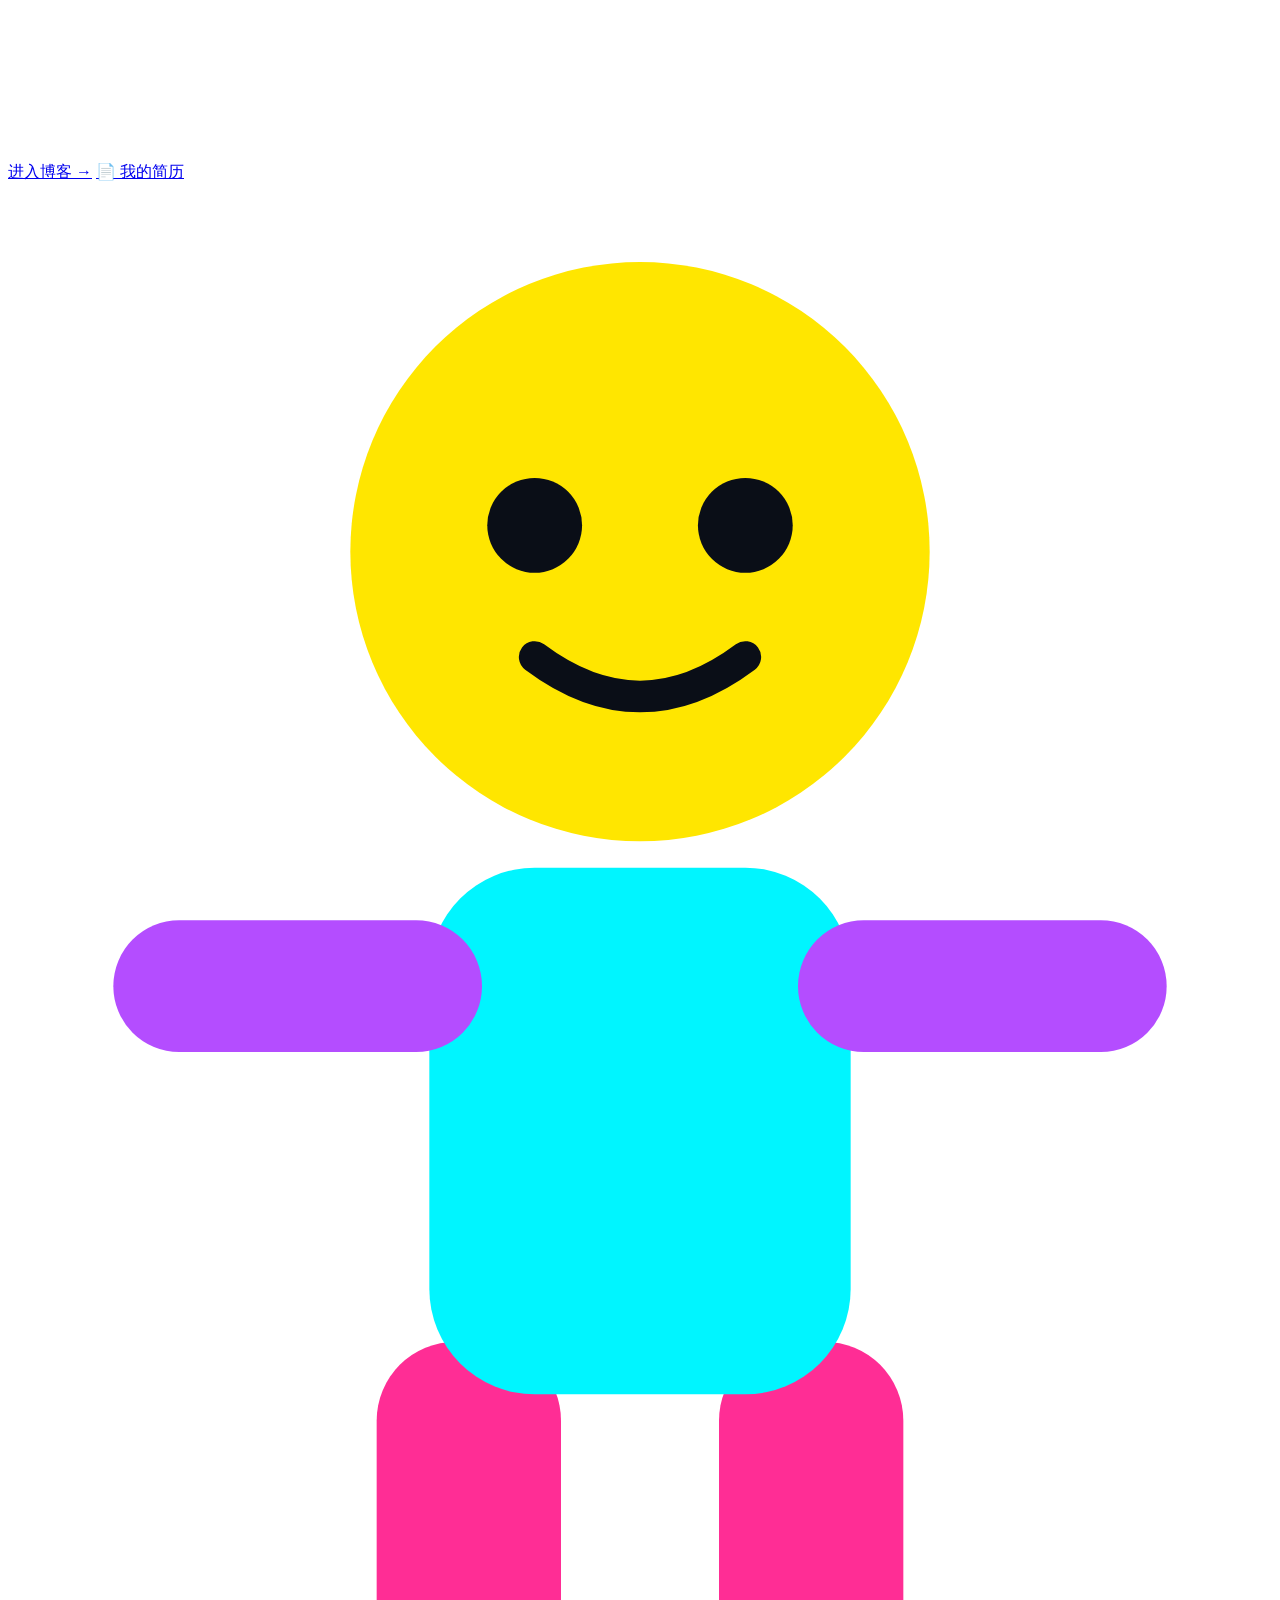
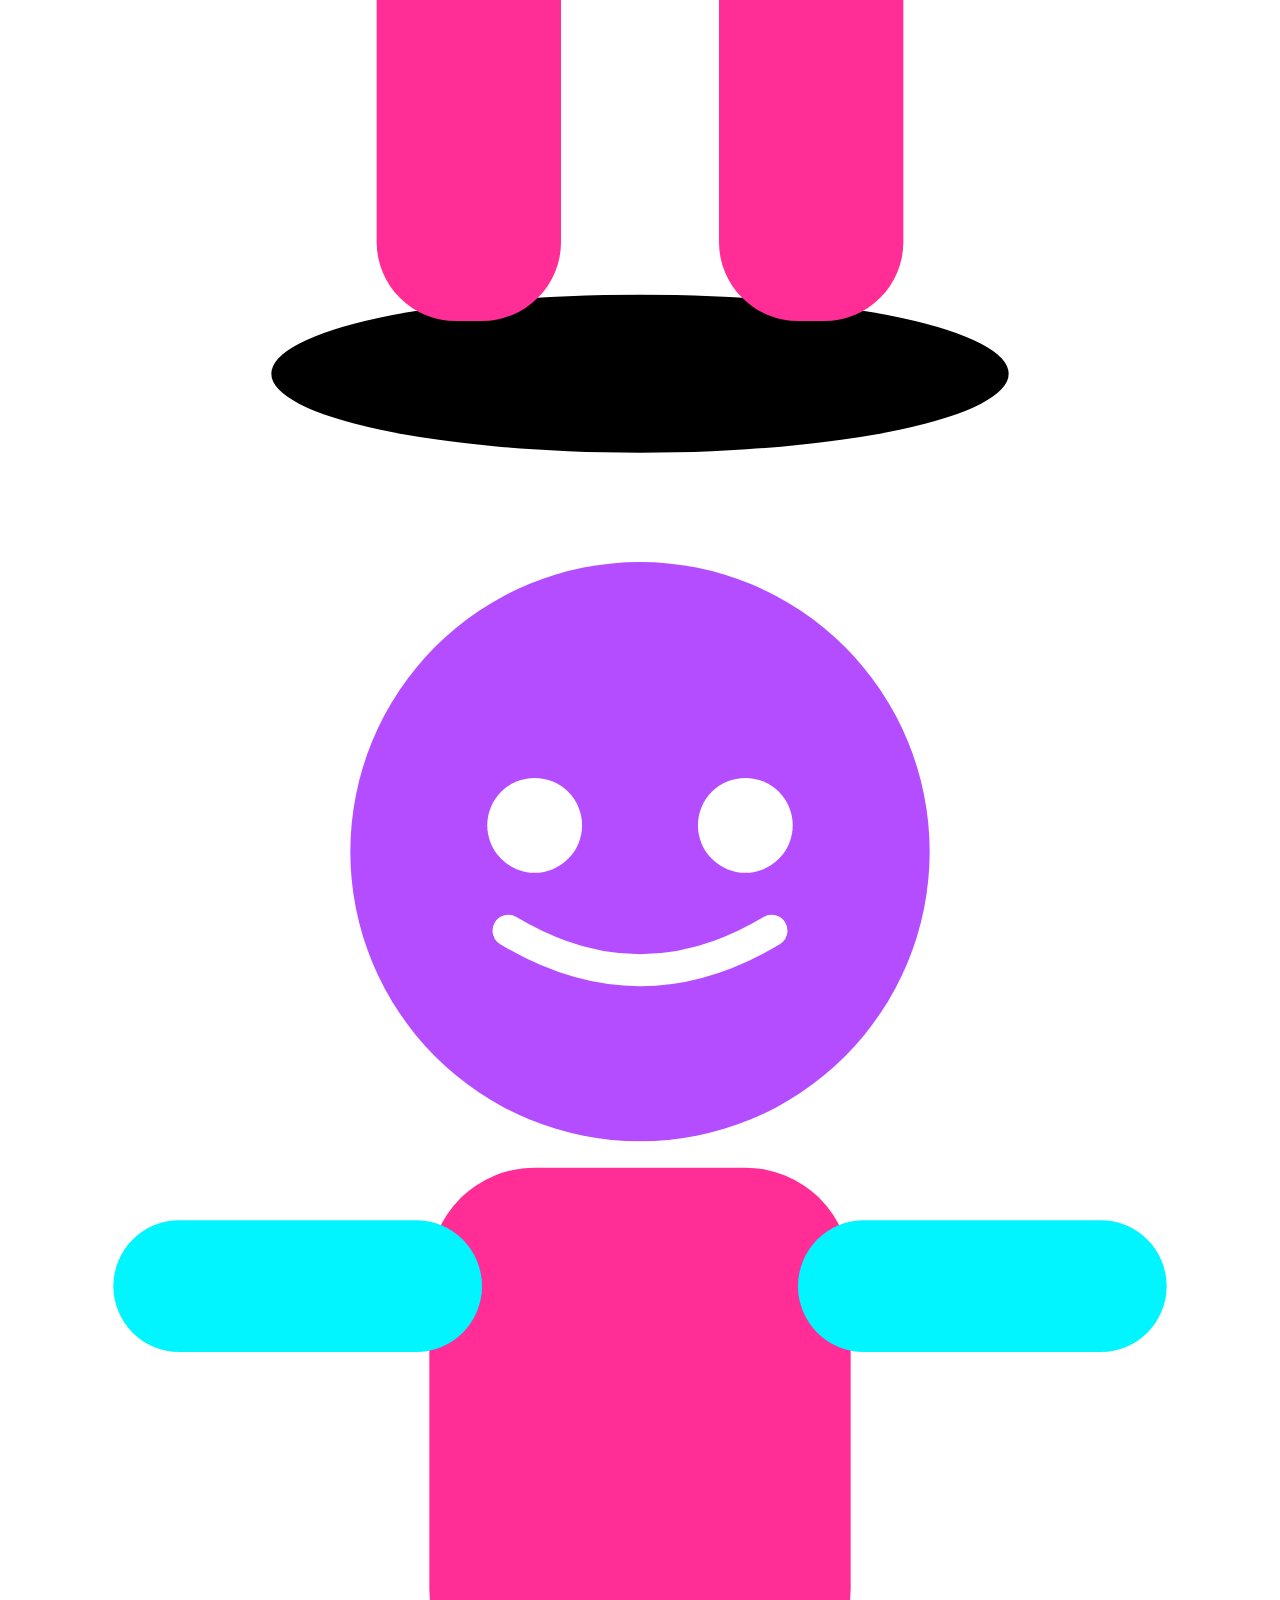
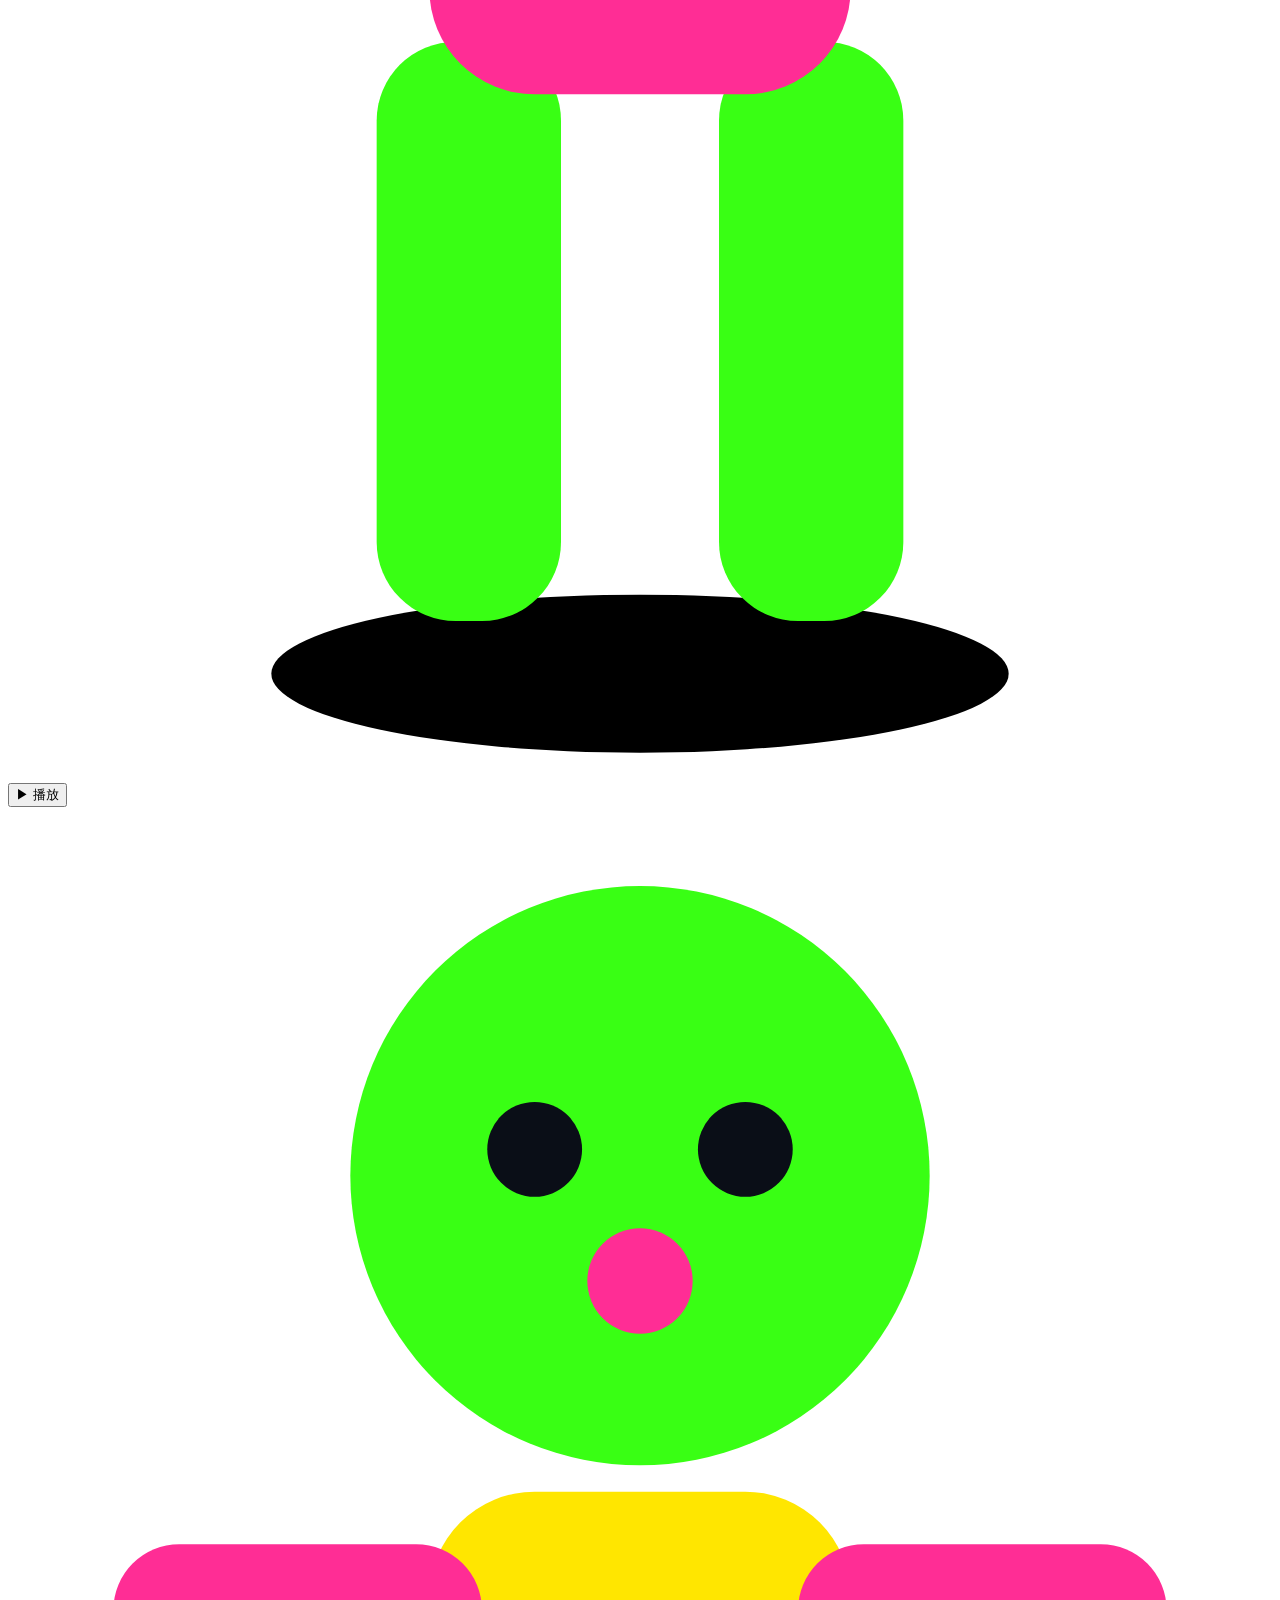
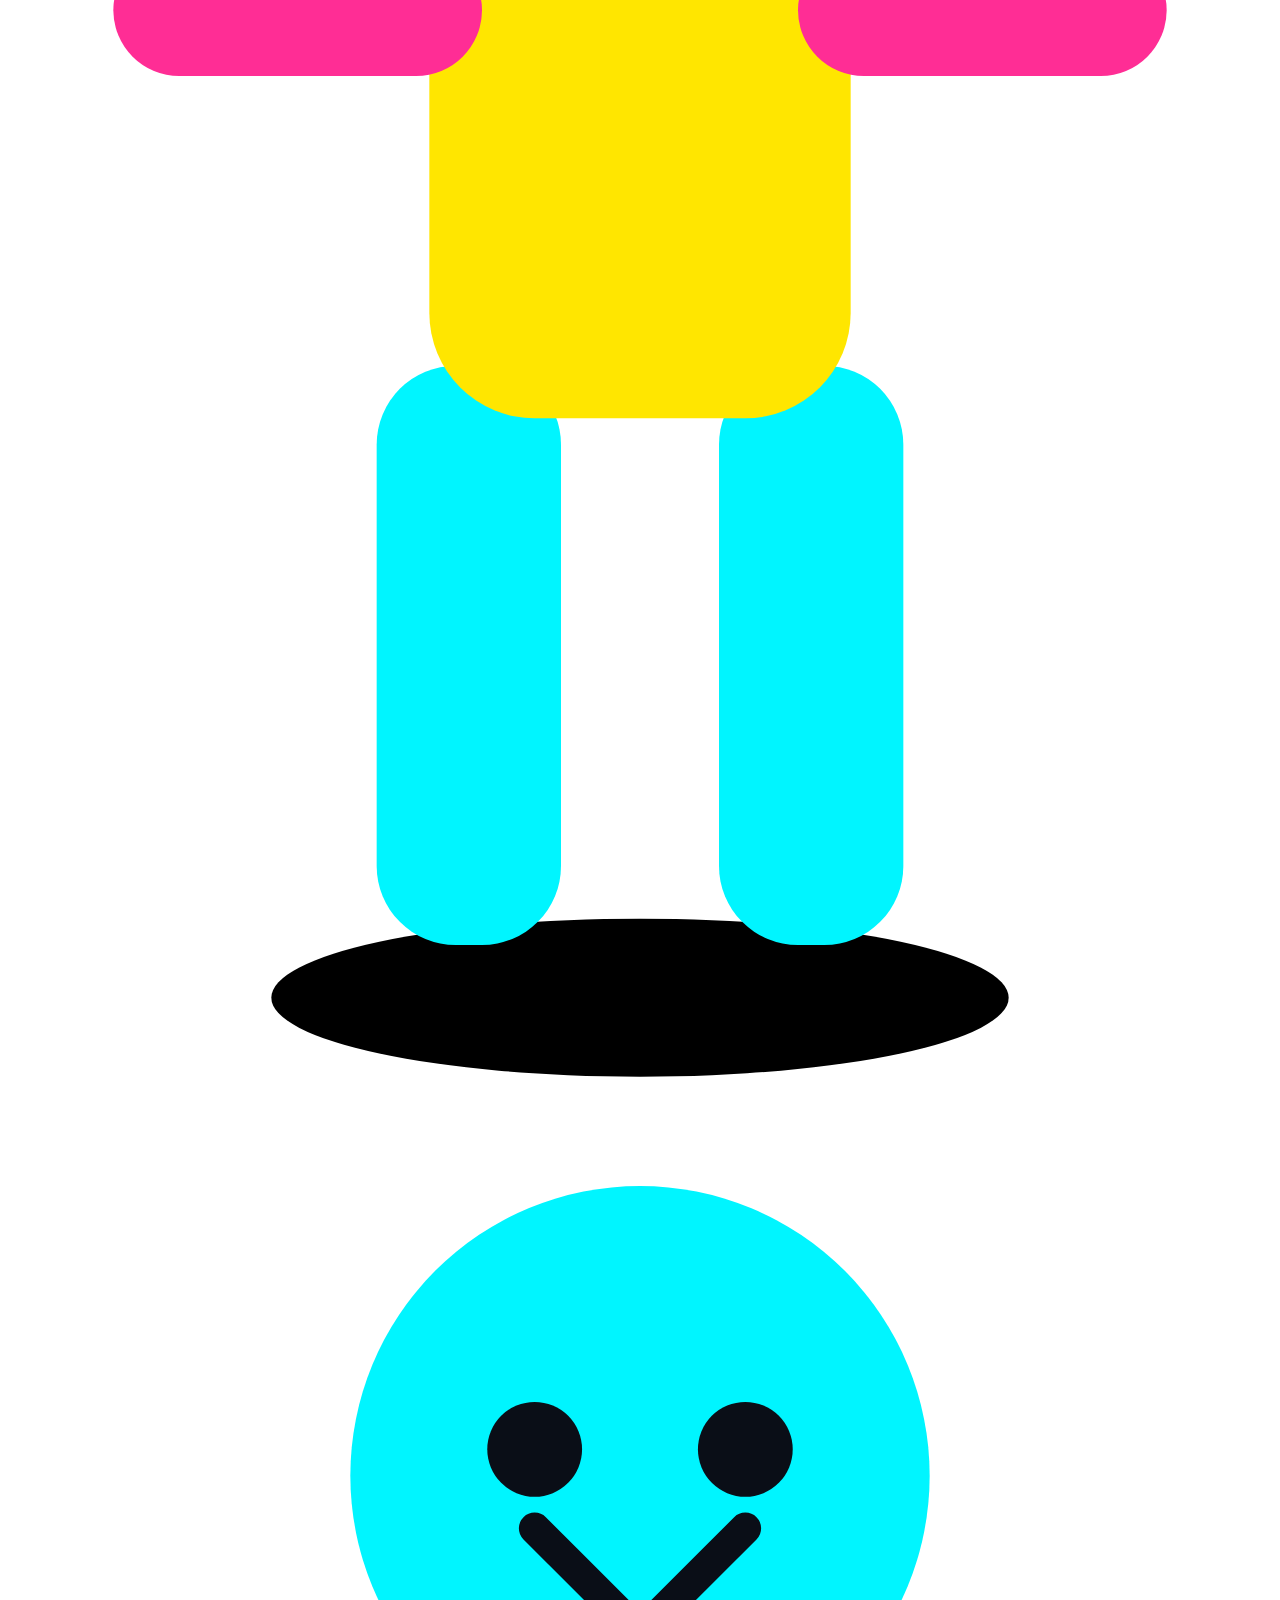
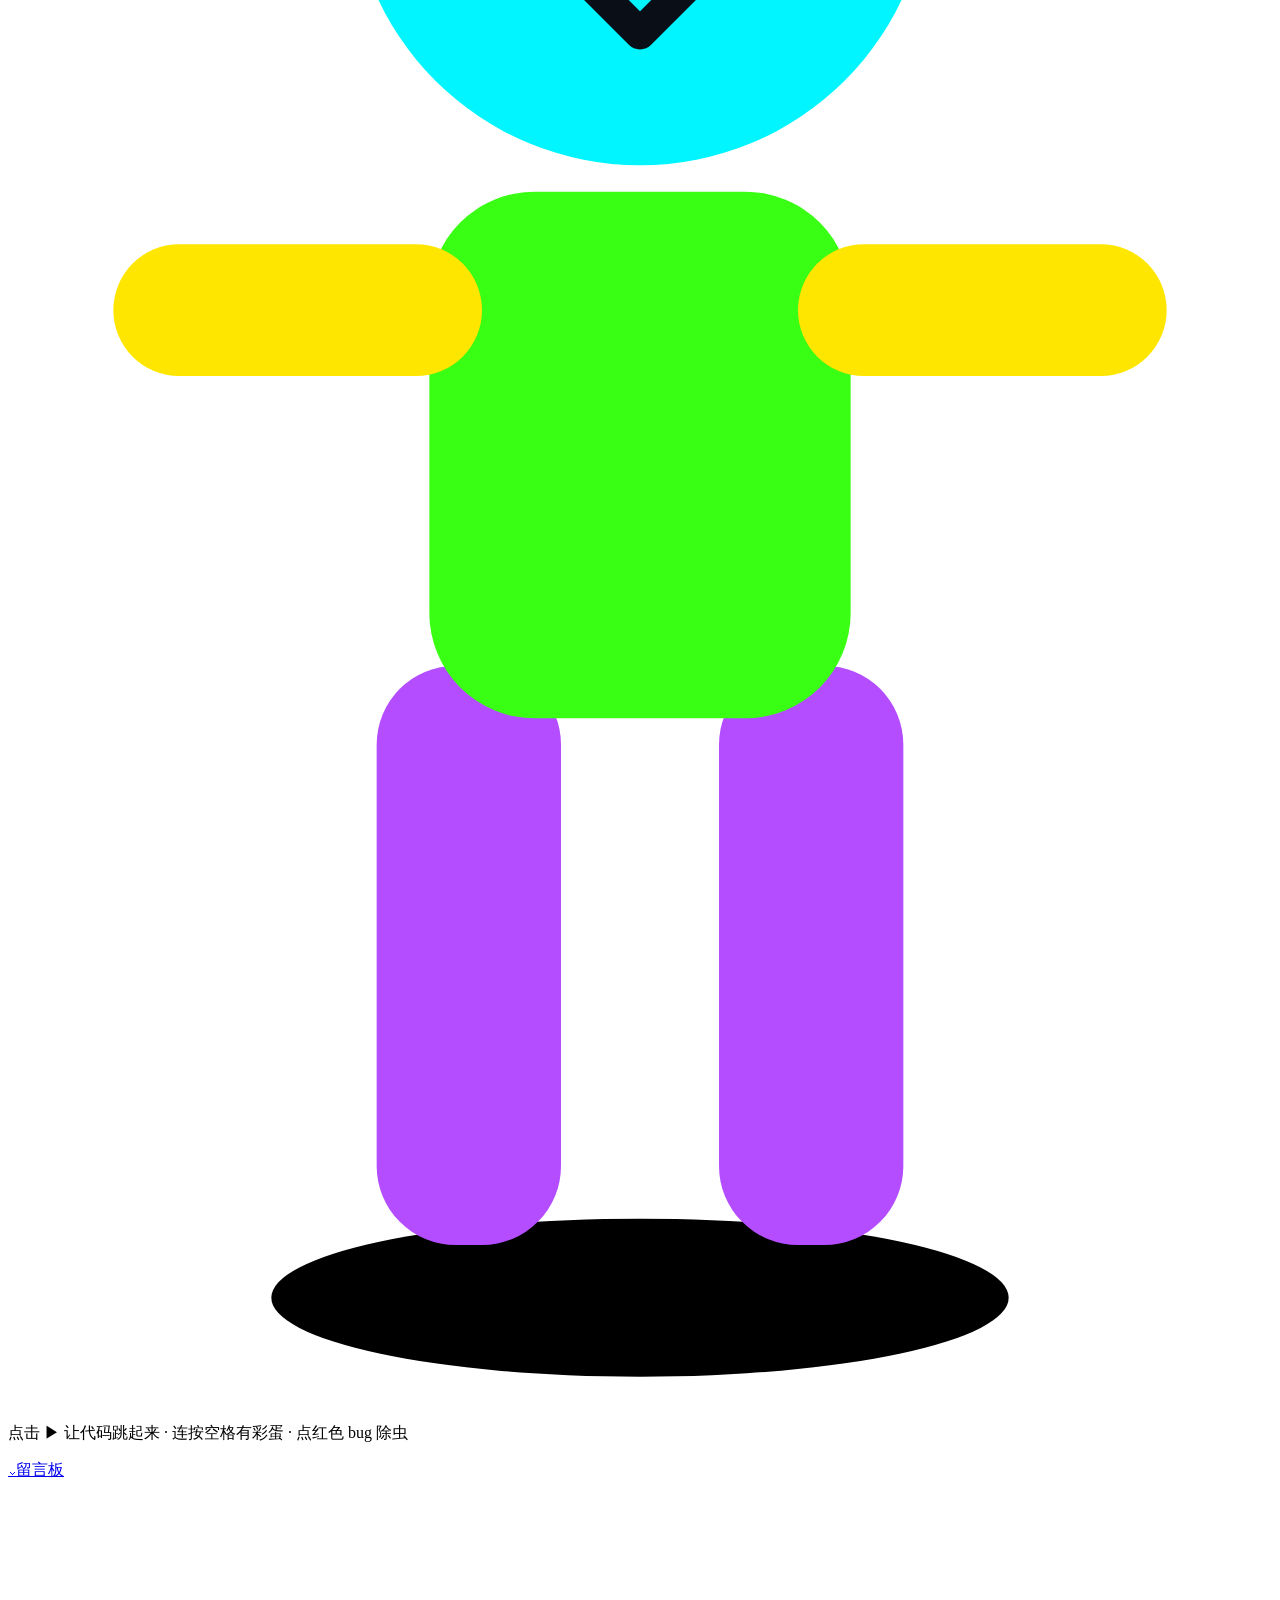
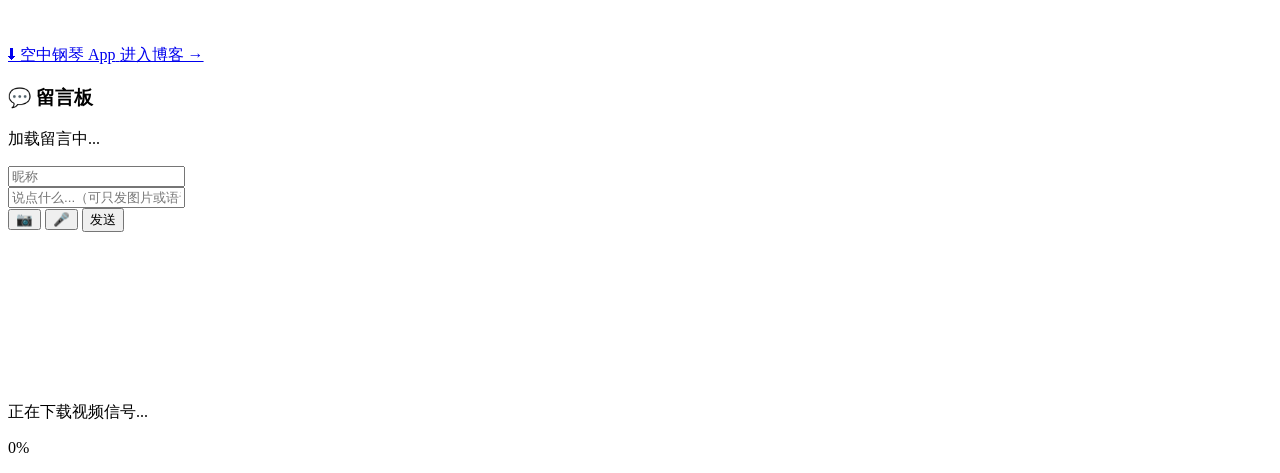
==== src/main/resources/static/index.html @ fb73a64f "style: 首页移除浮动的代码片段牌子（dancers-stage）" ====
<!DOCTYPE html>
<html lang="zh-CN">
<head>
  <meta charset="UTF-8">
  <meta name="viewport" content="width=device-width, initial-scale=1.0">
  <title>同羽 · Blog</title>
  <link rel="preconnect" href="https://fonts.googleapis.com">
  <link rel="preconnect" href="https://fonts.gstatic.com" crossorigin>
  <link href="https://fonts.googleapis.com/css2?family=JetBrains+Mono:wght@400;700;800&display=swap" rel="stylesheet">
  <link rel="stylesheet" href="/css/dance.css?v=18">
  <link rel="stylesheet" href="/css/social.css?v=12">
  <script>window.__BLOG_MEDIA_V='20250617-birds-v1';window.__BLOG_APP_V='1';</script>
</head>
<body class="booting">

  <div id="boot-screen" class="boot-screen">
    <canvas id="boot-clock" class="boot-clock" aria-hidden="true"></canvas>
  </div>

  <div id="party-layer" aria-hidden="true"></div>

  <div id="screen-stage" class="screen screen-stage">
    <div class="stage">
      <div class="title-block">
        <a href="/blog" class="enter-blog-btn">进入博客 →</a>
        <a href="/resume" class="enter-blog-btn resume-btn">📄 我的简历</a>
      </div>
    </div>

    <div class="music-controls" id="music-controls">
      <div class="paper-dancers paper-left" aria-hidden="true">
        <div class="paper-person pp-1">
          <svg viewBox="0 0 48 72" class="paper-svg">
            <ellipse class="pp-shadow" cx="24" cy="68" rx="14" ry="3"/>
            <g class="pp-leg-l"><rect x="14" y="44" width="7" height="22" rx="3" fill="#ff2d95"/></g>
            <g class="pp-leg-r"><rect x="27" y="44" width="7" height="22" rx="3" fill="#ff2d95"/></g>
            <rect class="pp-torso" x="16" y="26" width="16" height="20" rx="4" fill="#00f5ff"/>
            <g class="pp-arm-l"><rect x="4" y="28" width="14" height="5" rx="2.5" fill="#b44dff"/></g>
            <g class="pp-arm-r"><rect x="30" y="28" width="14" height="5" rx="2.5" fill="#b44dff"/></g>
            <circle class="pp-head" cx="24" cy="14" r="11" fill="#ffe600"/>
            <circle cx="20" cy="13" r="1.8" fill="#0a0e17"/>
            <circle cx="28" cy="13" r="1.8" fill="#0a0e17"/>
            <path d="M20 18 Q24 21 28 18" stroke="#0a0e17" stroke-width="1.2" fill="none" stroke-linecap="round"/>
          </svg>
        </div>
        <div class="paper-person pp-2">
          <svg viewBox="0 0 48 72" class="paper-svg">
            <ellipse class="pp-shadow" cx="24" cy="68" rx="14" ry="3"/>
            <g class="pp-leg-l"><rect x="14" y="44" width="7" height="22" rx="3" fill="#39ff14"/></g>
            <g class="pp-leg-r"><rect x="27" y="44" width="7" height="22" rx="3" fill="#39ff14"/></g>
            <rect class="pp-torso" x="16" y="26" width="16" height="20" rx="4" fill="#ff2d95"/>
            <g class="pp-arm-l"><rect x="4" y="28" width="14" height="5" rx="2.5" fill="#00f5ff"/></g>
            <g class="pp-arm-r"><rect x="30" y="28" width="14" height="5" rx="2.5" fill="#00f5ff"/></g>
            <circle class="pp-head" cx="24" cy="14" r="11" fill="#b44dff"/>
            <circle cx="20" cy="13" r="1.8" fill="#fff"/>
            <circle cx="28" cy="13" r="1.8" fill="#fff"/>
            <path d="M19 17 Q24 20 29 17" stroke="#fff" stroke-width="1.2" fill="none" stroke-linecap="round"/>
          </svg>
        </div>
      </div>

      <button id="play-btn" class="play-btn" type="button" aria-label="播放视频">
        <span class="play-icon">▶</span>
        <span class="play-label">播放</span>
      </button>

      <div class="paper-dancers paper-right" aria-hidden="true">
        <div class="paper-person pp-3">
          <svg viewBox="0 0 48 72" class="paper-svg">
            <ellipse class="pp-shadow" cx="24" cy="68" rx="14" ry="3"/>
            <g class="pp-leg-l"><rect x="14" y="44" width="7" height="22" rx="3" fill="#00f5ff"/></g>
            <g class="pp-leg-r"><rect x="27" y="44" width="7" height="22" rx="3" fill="#00f5ff"/></g>
            <rect class="pp-torso" x="16" y="26" width="16" height="20" rx="4" fill="#ffe600"/>
            <g class="pp-arm-l"><rect x="4" y="28" width="14" height="5" rx="2.5" fill="#ff2d95"/></g>
            <g class="pp-arm-r"><rect x="30" y="28" width="14" height="5" rx="2.5" fill="#ff2d95"/></g>
            <circle class="pp-head" cx="24" cy="14" r="11" fill="#39ff14"/>
            <circle cx="20" cy="13" r="1.8" fill="#0a0e17"/>
            <circle cx="28" cy="13" r="1.8" fill="#0a0e17"/>
            <circle cx="24" cy="18" r="2" fill="#ff2d95"/>
          </svg>
        </div>
        <div class="paper-person pp-4">
          <svg viewBox="0 0 48 72" class="paper-svg">
            <ellipse class="pp-shadow" cx="24" cy="68" rx="14" ry="3"/>
            <g class="pp-leg-l"><rect x="14" y="44" width="7" height="22" rx="3" fill="#b44dff"/></g>
            <g class="pp-leg-r"><rect x="27" y="44" width="7" height="22" rx="3" fill="#b44dff"/></g>
            <rect class="pp-torso" x="16" y="26" width="16" height="20" rx="4" fill="#39ff14"/>
            <g class="pp-arm-l"><rect x="4" y="28" width="14" height="5" rx="2.5" fill="#ffe600"/></g>
            <g class="pp-arm-r"><rect x="30" y="28" width="14" height="5" rx="2.5" fill="#ffe600"/></g>
            <circle class="pp-head" cx="24" cy="14" r="11" fill="#00f5ff"/>
            <circle cx="20" cy="13" r="1.8" fill="#0a0e17"/>
            <circle cx="28" cy="13" r="1.8" fill="#0a0e17"/>
            <path d="M20 16 L24 20 L28 16" stroke="#0a0e17" stroke-width="1.2" fill="none" stroke-linecap="round" stroke-linejoin="round"/>
          </svg>
        </div>
      </div>
    </div>

    <p id="music-hint" class="enter-hint">点击 ▶ 让代码跳起来 · 连按空格有彩蛋 · 点红色 bug 除虫</p>

    <a class="scroll-down" href="#screen-hub" aria-label="下滑到留言板"><span class="scroll-down-arrow">⌄</span><span class="scroll-down-label">留言板</span></a>

    <div class="beat-bar">
      <div class="beat-dot" style="height:12px"></div>
      <div class="beat-dot" style="height:20px"></div>
      <div class="beat-dot" style="height:28px"></div>
      <div class="beat-dot" style="height:20px"></div>
      <div class="beat-dot" style="height:12px"></div>
      <div class="beat-dot" style="height:24px"></div>
      <div class="beat-dot" style="height:16px"></div>
      <div class="beat-dot" style="height:32px"></div>
    </div>
  </div>

  <section id="screen-hub" class="screen screen-hub">
    <div class="hub-card">
      <div class="hub-actions">
        <a id="download-btn" class="download-btn" href="/downloads/flymusic.apk" download="flymusic.apk" aria-label="下载空中钢琴 App">
          <span class="download-icon">⬇</span>
          <span class="download-label">空中钢琴 App</span>
        </a>
        <a href="/blog" class="enter-blog-btn hub-blog-btn">进入博客 →</a>
      </div>

      <div class="gb-board">
        <h3>💬 留言板</h3>

        <div id="gb-list" class="gb-list">
          <p class="gb-empty">加载留言中...</p>
        </div>

        <form id="message-form" class="message-form">
          <div class="gb-form-row">
            <input id="msg-nickname" type="text" maxlength="12" placeholder="昵称" required>
          </div>
          <div class="gb-form-row">
            <input id="msg-content" type="text" maxlength="40" placeholder="说点什么...（可只发图片或语音）">
          </div>
          <div class="gb-form-row gb-actions">
            <input id="gb-image-input" type="file" accept="image/jpeg,image/png,image/gif,image/webp" hidden>
            <button type="button" id="gb-image-btn" class="gb-tool" title="发图片">📷</button>
            <button type="button" id="gb-voice-btn" class="gb-tool" title="录语音">🎤</button>
            <span id="gb-voice-status" class="gb-voice-status"></span>
            <button type="submit" class="gb-send">发送</button>
          </div>
          <div id="gb-attachments" class="gb-attachments" hidden>
            <span id="gb-image-preview" class="gb-attach-chip"></span>
            <span id="gb-voice-preview" class="gb-attach-chip"></span>
          </div>
        </form>
      </div>
    </div>
  </section>

  <canvas id="code-rain"></canvas>
  <video id="ascii-video-source" class="ascii-video-source" muted loop playsinline preload="auto" aria-hidden="true">
    <source src="/video/ascii.mp4?v=20250617-birds-v1" type="video/mp4">
  </video>
  <div id="bug-hunt-layer" aria-hidden="true"></div>
  <div class="scanlines"></div>


  <div id="media-loader" class="media-loader" aria-live="polite" aria-busy="false">
    <div class="media-loader-box">
      <p id="media-loader-label" class="media-loader-label">正在下载视频信号...</p>
      <div class="media-loader-track">
        <div id="media-loader-fill" class="media-loader-fill"></div>
      </div>
      <p id="media-loader-pct" class="media-loader-pct">0%</p>
    </div>
  </div>

<script src="/js/media-url.js?v=4"></script>
  <script src="/js/music.js?v=12"></script>
  <script src="/js/boot.js?v=11"></script>
  <script src="/js/reverse-clock.js?v=1"></script>
  <script>
    (function () {
      var c = document.getElementById('boot-clock');
      if (c && window.ReverseClock) {
        var size = Math.min(window.innerWidth * 0.72, window.innerHeight * 0.6, 400);
        window.ReverseClock.init(c, size);
      }
    })();
  </script>
  <script src="/js/dancers.js?v=9"></script>
  <script src="/js/ascii-video.js?v=9"></script>
  <script src="/js/media-loader.js?v=9"></script>
  <script src="/js/dance.js?v=17"></script>
  <script src="/js/bug-hunt.js?v=9"></script>
  <script src="/js/shake.js?v=9"></script>
  <script src="/js/social.js?v=10"></script>
  <script src="/js/site-footer.js"></script>
</body>
</html>
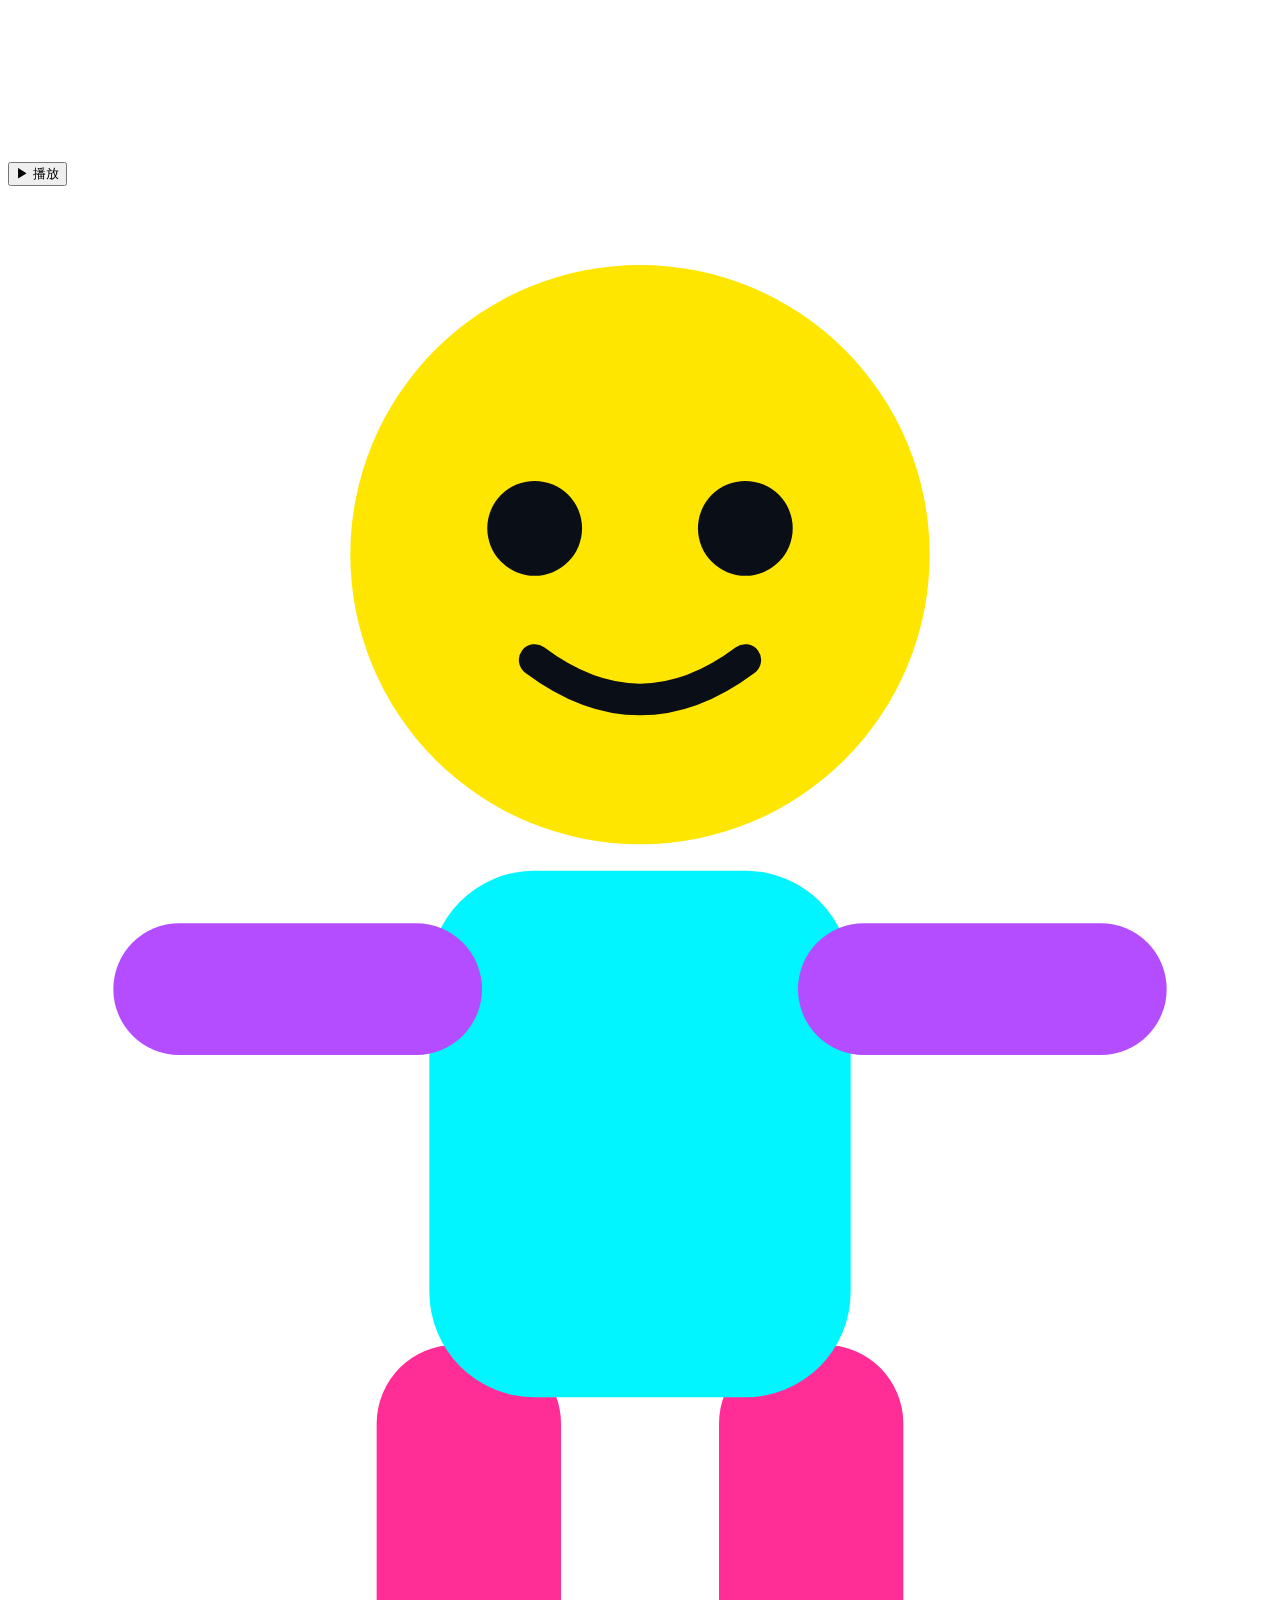
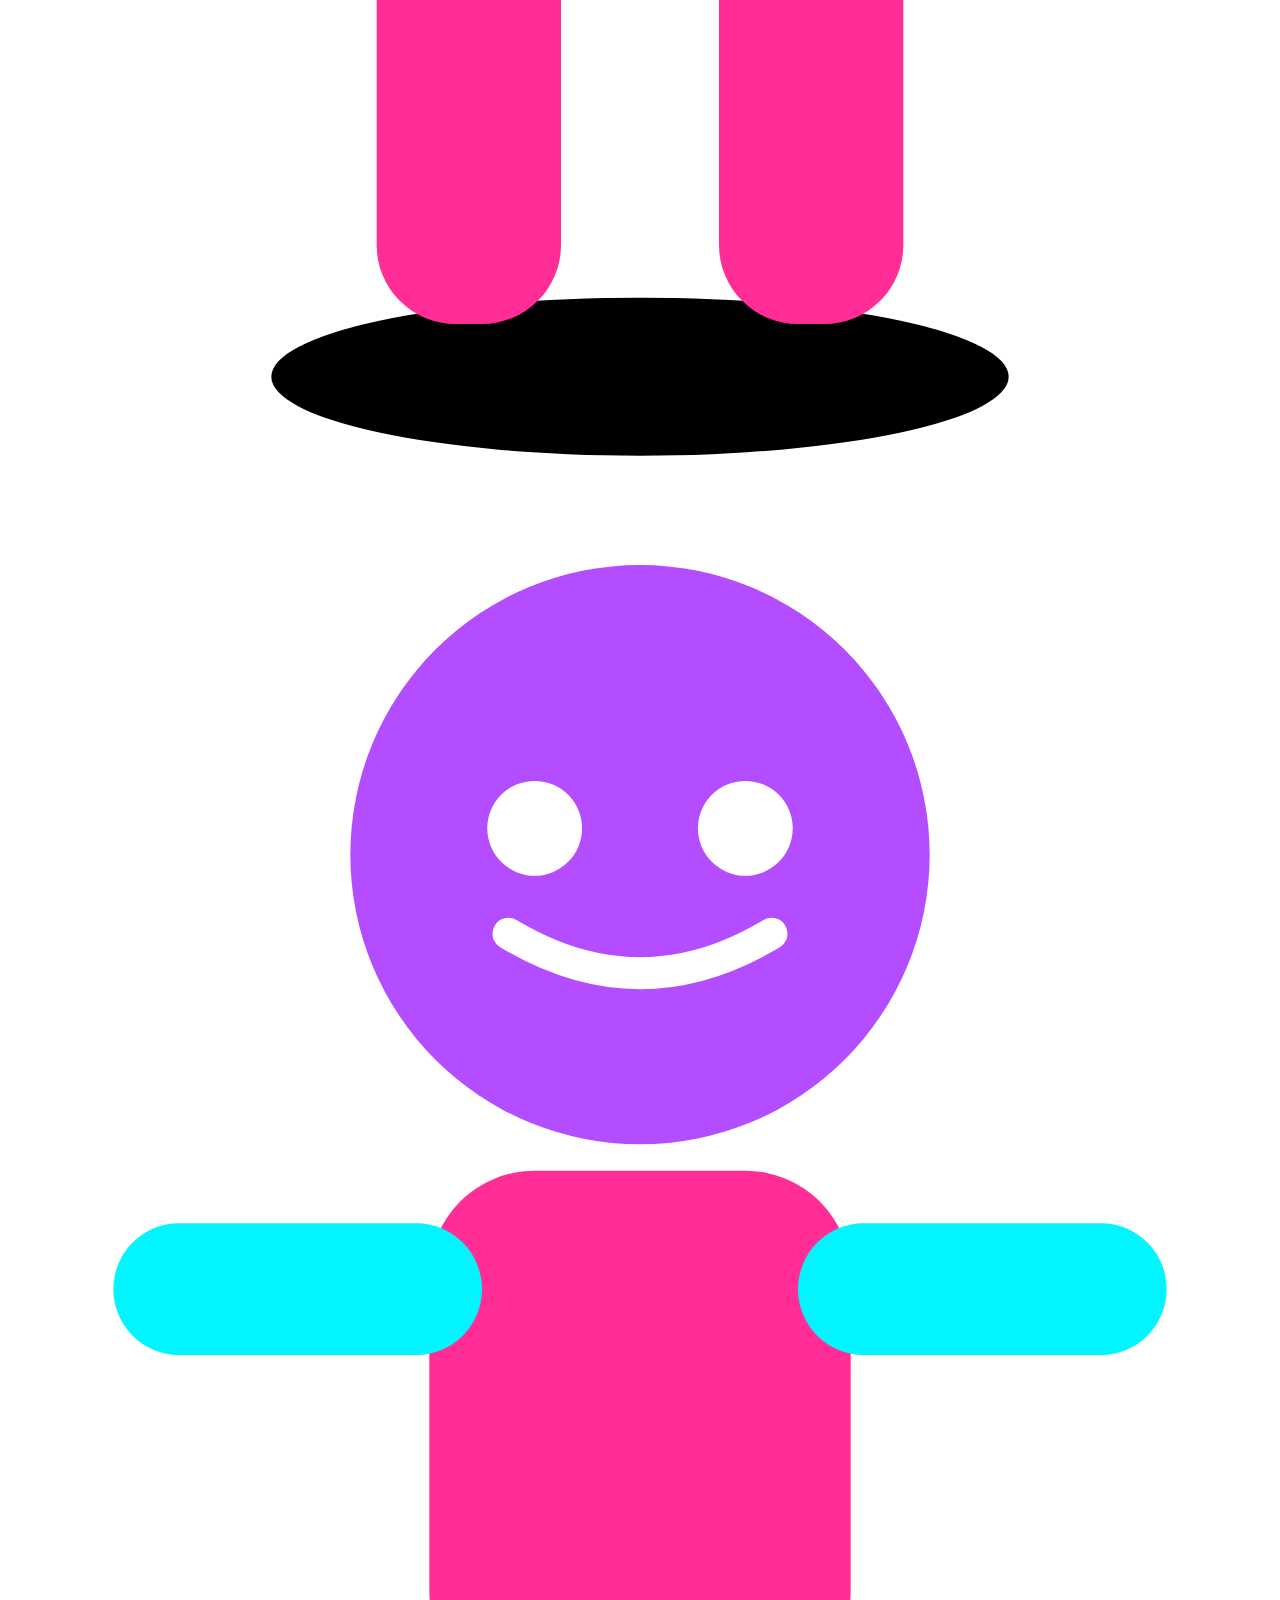
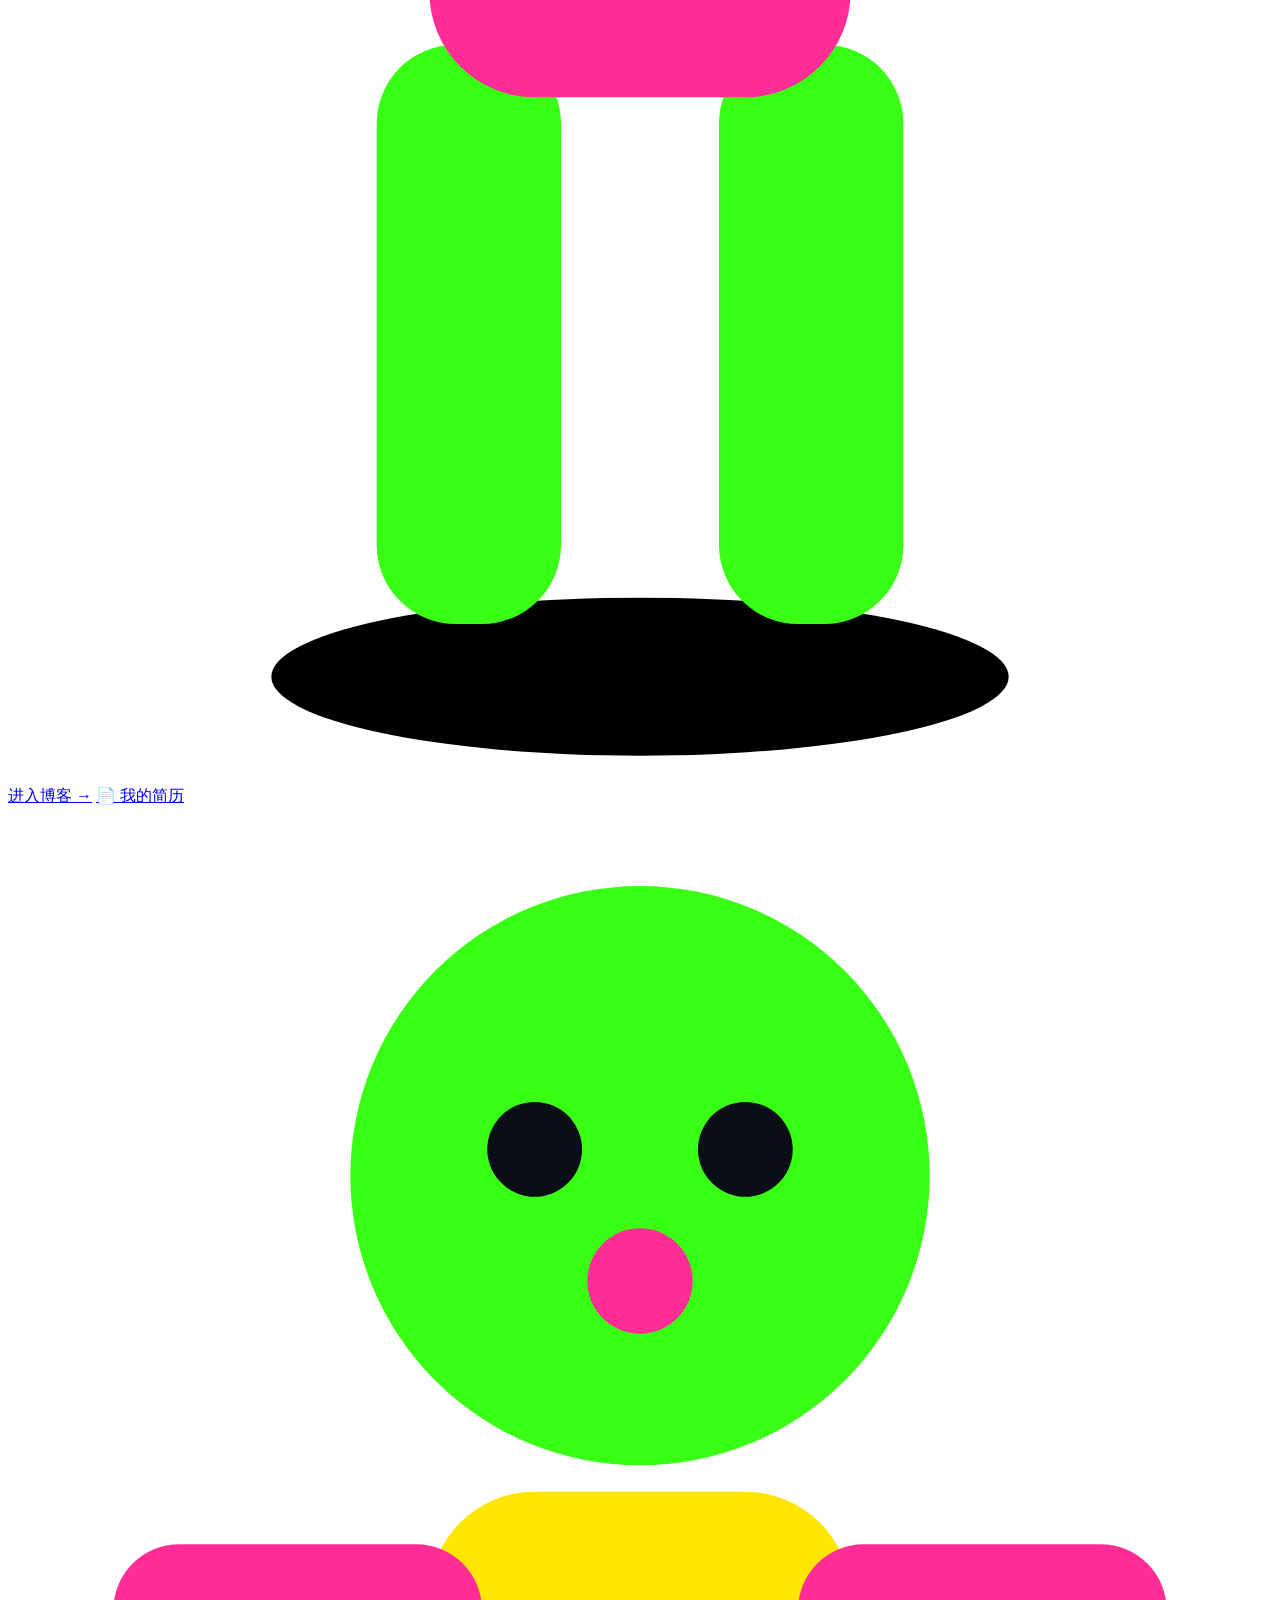
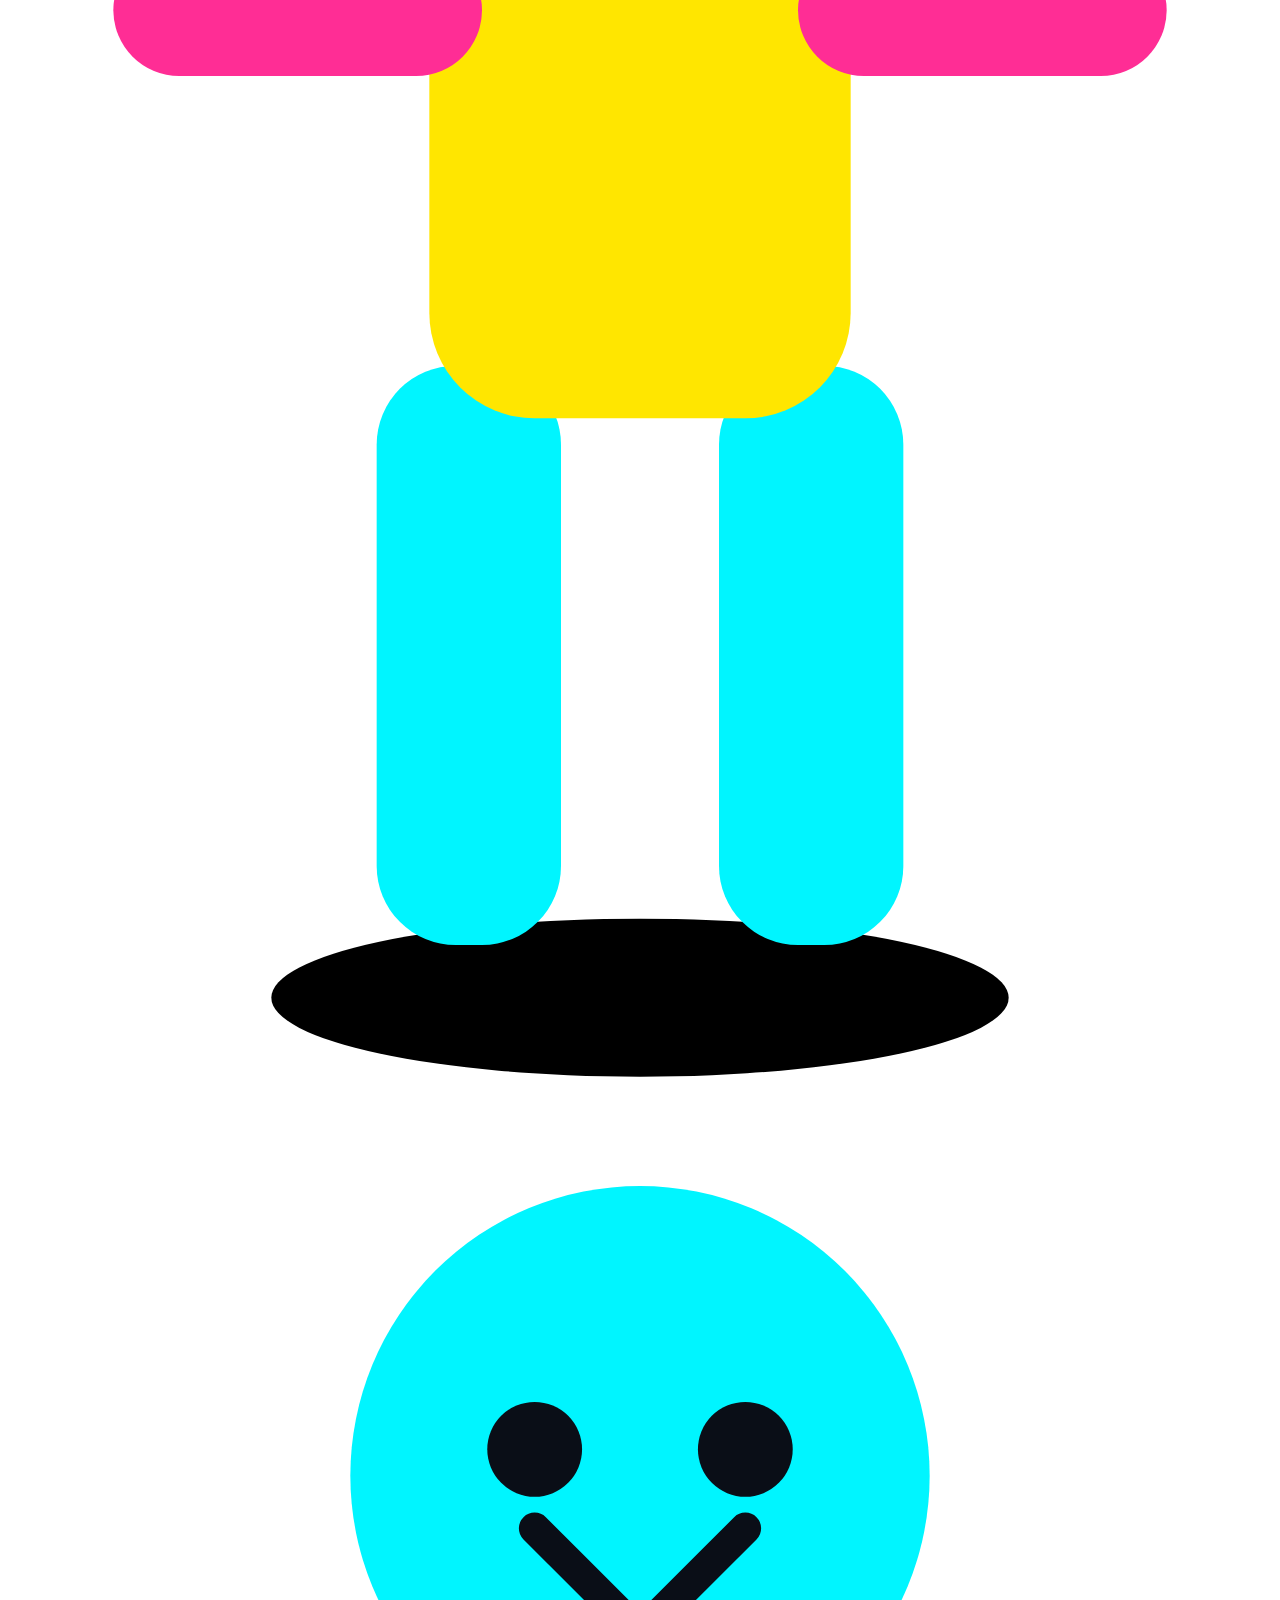
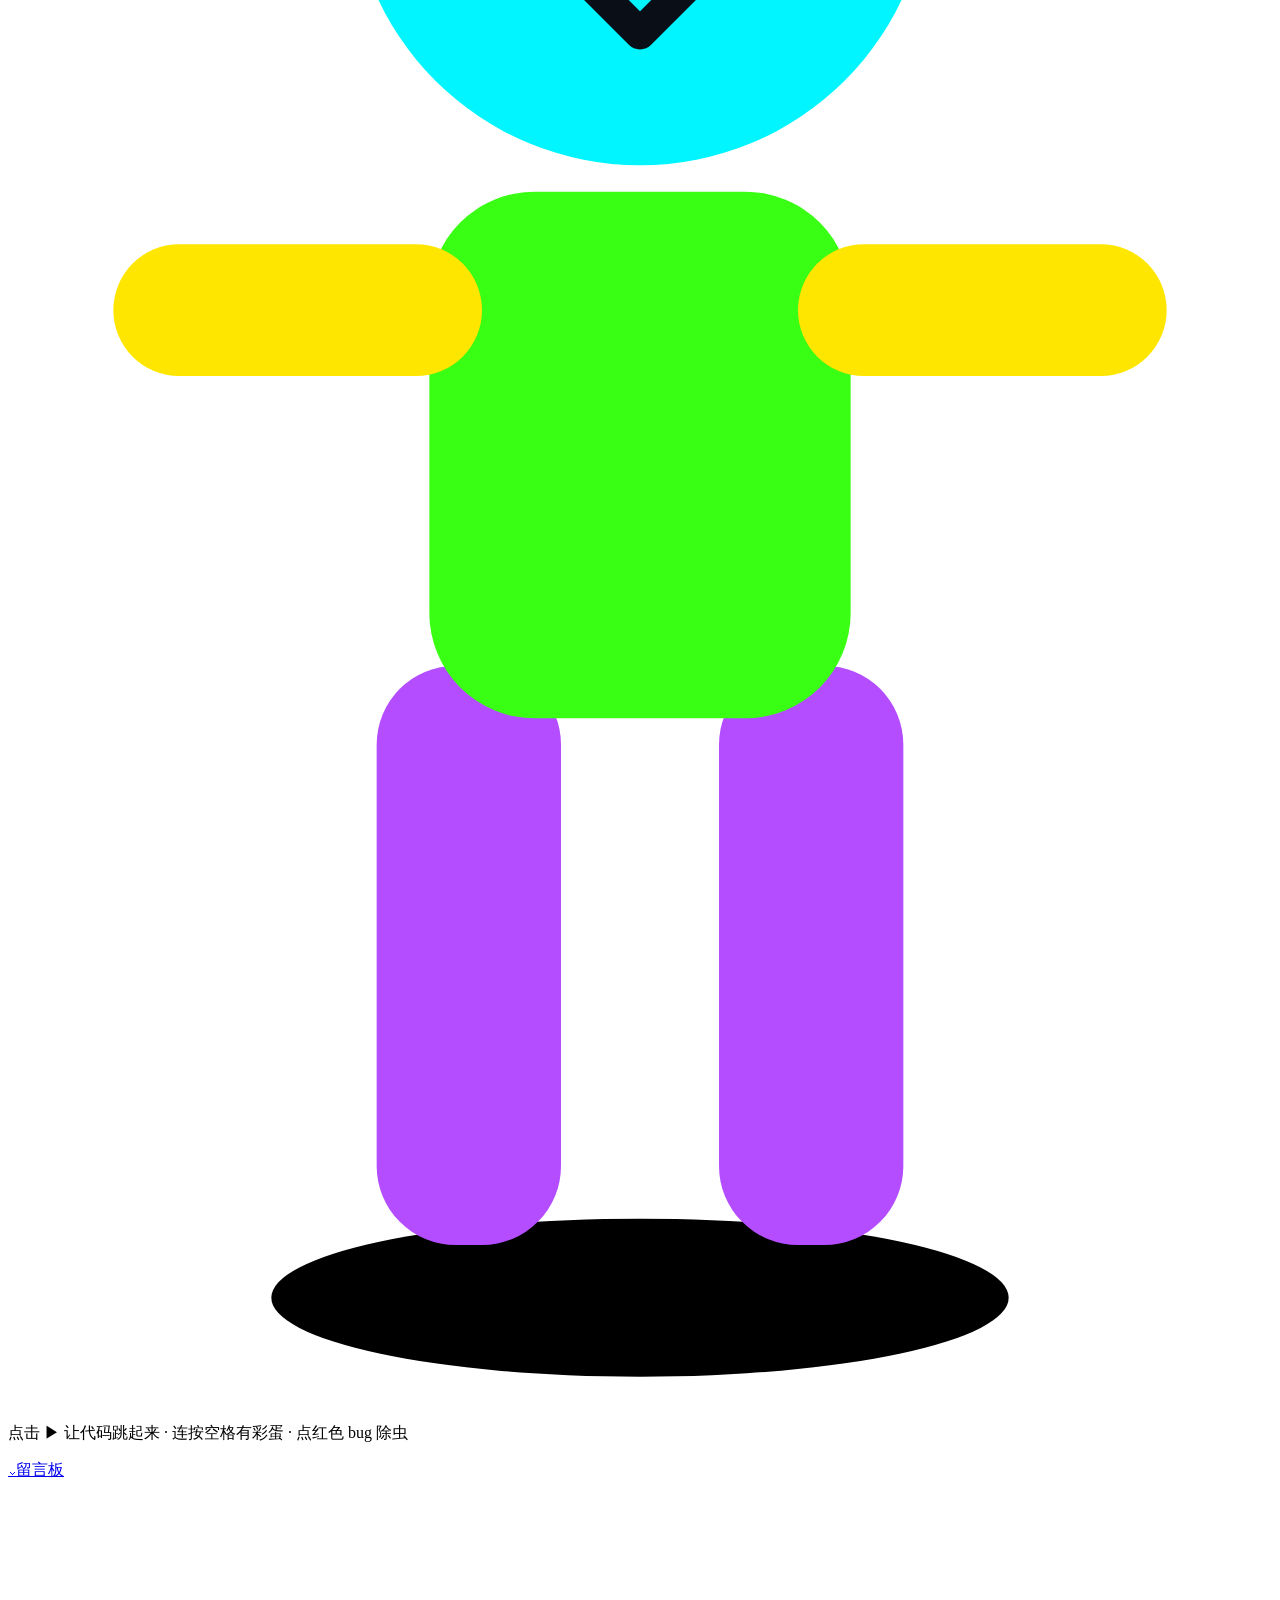
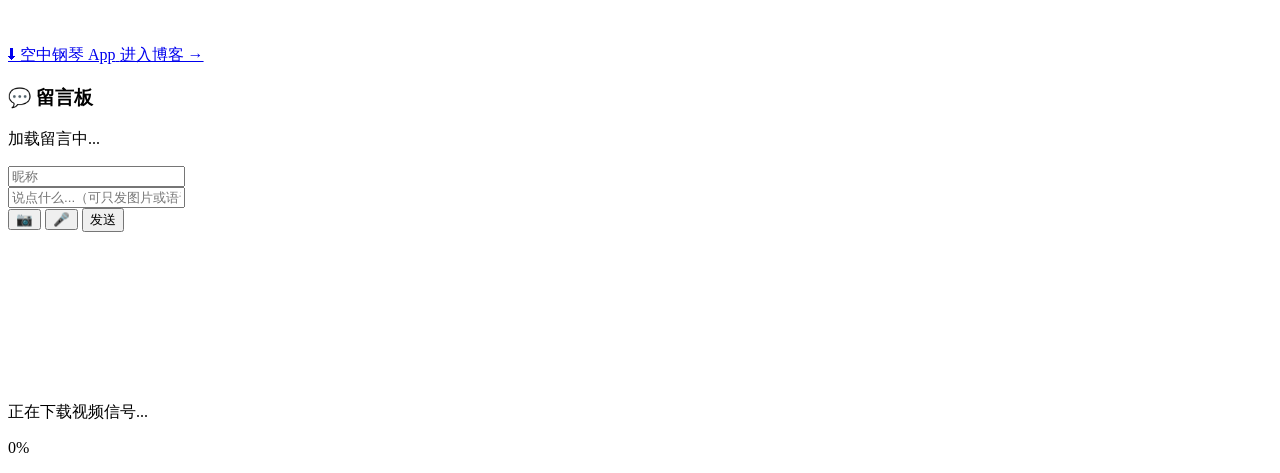
==== commit d2d92c2d: "首页：播放按钮移到顶部，进入博客/我的简历移到纸片人之间" ====
--- a/src/main/resources/static/index.html
+++ b/src/main/resources/static/index.html
@@ -7,7 +7,7 @@
   <link rel="preconnect" href="https://fonts.googleapis.com">
   <link rel="preconnect" href="https://fonts.gstatic.com" crossorigin>
   <link href="https://fonts.googleapis.com/css2?family=JetBrains+Mono:wght@400;700;800&display=swap" rel="stylesheet">
-  <link rel="stylesheet" href="/css/dance.css?v=18">
+  <link rel="stylesheet" href="/css/dance.css?v=19">
   <link rel="stylesheet" href="/css/social.css?v=12">
   <script>window.__BLOG_MEDIA_V='20250617-birds-v1';window.__BLOG_APP_V='1';</script>
 </head>
@@ -22,8 +22,10 @@
   <div id="screen-stage" class="screen screen-stage">
     <div class="stage">
       <div class="title-block">
-        <a href="/blog" class="enter-blog-btn">进入博客 →</a>
-        <a href="/resume" class="enter-blog-btn resume-btn">📄 我的简历</a>
+        <button id="play-btn" class="play-btn" type="button" aria-label="播放视频">
+          <span class="play-icon">▶</span>
+          <span class="play-label">播放</span>
+        </button>
       </div>
     </div>
 
@@ -59,10 +61,10 @@
         </div>
       </div>
 
-      <button id="play-btn" class="play-btn" type="button" aria-label="播放视频">
-        <span class="play-icon">▶</span>
-        <span class="play-label">播放</span>
-      </button>
+      <div class="stage-links">
+        <a href="/blog" class="enter-blog-btn">进入博客 →</a>
+        <a href="/resume" class="enter-blog-btn resume-btn">📄 我的简历</a>
+      </div>
 
       <div class="paper-dancers paper-right" aria-hidden="true">
         <div class="paper-person pp-3">
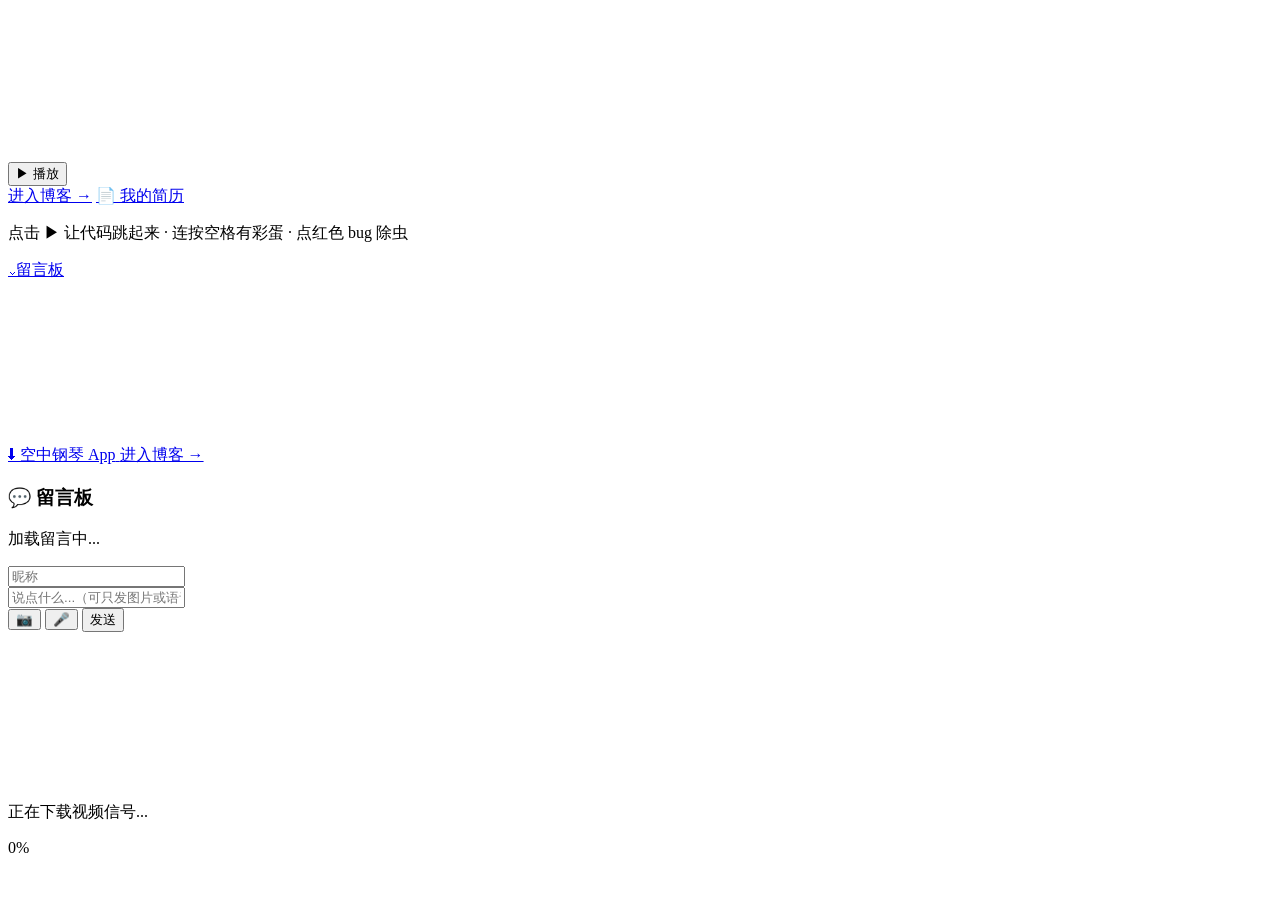
==== commit 33dead74: "首页：移除纸片人舞者" ====
--- a/src/main/resources/static/index.html
+++ b/src/main/resources/static/index.html
@@ -7,7 +7,7 @@
   <link rel="preconnect" href="https://fonts.googleapis.com">
   <link rel="preconnect" href="https://fonts.gstatic.com" crossorigin>
   <link href="https://fonts.googleapis.com/css2?family=JetBrains+Mono:wght@400;700;800&display=swap" rel="stylesheet">
-  <link rel="stylesheet" href="/css/dance.css?v=19">
+  <link rel="stylesheet" href="/css/dance.css?v=20">
   <link rel="stylesheet" href="/css/social.css?v=12">
   <script>window.__BLOG_MEDIA_V='20250617-birds-v1';window.__BLOG_APP_V='1';</script>
 </head>
@@ -30,71 +30,9 @@
     </div>
 
     <div class="music-controls" id="music-controls">
-      <div class="paper-dancers paper-left" aria-hidden="true">
-        <div class="paper-person pp-1">
-          <svg viewBox="0 0 48 72" class="paper-svg">
-            <ellipse class="pp-shadow" cx="24" cy="68" rx="14" ry="3"/>
-            <g class="pp-leg-l"><rect x="14" y="44" width="7" height="22" rx="3" fill="#ff2d95"/></g>
-            <g class="pp-leg-r"><rect x="27" y="44" width="7" height="22" rx="3" fill="#ff2d95"/></g>
-            <rect class="pp-torso" x="16" y="26" width="16" height="20" rx="4" fill="#00f5ff"/>
-            <g class="pp-arm-l"><rect x="4" y="28" width="14" height="5" rx="2.5" fill="#b44dff"/></g>
-            <g class="pp-arm-r"><rect x="30" y="28" width="14" height="5" rx="2.5" fill="#b44dff"/></g>
-            <circle class="pp-head" cx="24" cy="14" r="11" fill="#ffe600"/>
-            <circle cx="20" cy="13" r="1.8" fill="#0a0e17"/>
-            <circle cx="28" cy="13" r="1.8" fill="#0a0e17"/>
-            <path d="M20 18 Q24 21 28 18" stroke="#0a0e17" stroke-width="1.2" fill="none" stroke-linecap="round"/>
-          </svg>
-        </div>
-        <div class="paper-person pp-2">
-          <svg viewBox="0 0 48 72" class="paper-svg">
-            <ellipse class="pp-shadow" cx="24" cy="68" rx="14" ry="3"/>
-            <g class="pp-leg-l"><rect x="14" y="44" width="7" height="22" rx="3" fill="#39ff14"/></g>
-            <g class="pp-leg-r"><rect x="27" y="44" width="7" height="22" rx="3" fill="#39ff14"/></g>
-            <rect class="pp-torso" x="16" y="26" width="16" height="20" rx="4" fill="#ff2d95"/>
-            <g class="pp-arm-l"><rect x="4" y="28" width="14" height="5" rx="2.5" fill="#00f5ff"/></g>
-            <g class="pp-arm-r"><rect x="30" y="28" width="14" height="5" rx="2.5" fill="#00f5ff"/></g>
-            <circle class="pp-head" cx="24" cy="14" r="11" fill="#b44dff"/>
-            <circle cx="20" cy="13" r="1.8" fill="#fff"/>
-            <circle cx="28" cy="13" r="1.8" fill="#fff"/>
-            <path d="M19 17 Q24 20 29 17" stroke="#fff" stroke-width="1.2" fill="none" stroke-linecap="round"/>
-          </svg>
-        </div>
-      </div>
-
       <div class="stage-links">
         <a href="/blog" class="enter-blog-btn">进入博客 →</a>
         <a href="/resume" class="enter-blog-btn resume-btn">📄 我的简历</a>
-      </div>
-
-      <div class="paper-dancers paper-right" aria-hidden="true">
-        <div class="paper-person pp-3">
-          <svg viewBox="0 0 48 72" class="paper-svg">
-            <ellipse class="pp-shadow" cx="24" cy="68" rx="14" ry="3"/>
-            <g class="pp-leg-l"><rect x="14" y="44" width="7" height="22" rx="3" fill="#00f5ff"/></g>
-            <g class="pp-leg-r"><rect x="27" y="44" width="7" height="22" rx="3" fill="#00f5ff"/></g>
-            <rect class="pp-torso" x="16" y="26" width="16" height="20" rx="4" fill="#ffe600"/>
-            <g class="pp-arm-l"><rect x="4" y="28" width="14" height="5" rx="2.5" fill="#ff2d95"/></g>
-            <g class="pp-arm-r"><rect x="30" y="28" width="14" height="5" rx="2.5" fill="#ff2d95"/></g>
-            <circle class="pp-head" cx="24" cy="14" r="11" fill="#39ff14"/>
-            <circle cx="20" cy="13" r="1.8" fill="#0a0e17"/>
-            <circle cx="28" cy="13" r="1.8" fill="#0a0e17"/>
-            <circle cx="24" cy="18" r="2" fill="#ff2d95"/>
-          </svg>
-        </div>
-        <div class="paper-person pp-4">
-          <svg viewBox="0 0 48 72" class="paper-svg">
-            <ellipse class="pp-shadow" cx="24" cy="68" rx="14" ry="3"/>
-            <g class="pp-leg-l"><rect x="14" y="44" width="7" height="22" rx="3" fill="#b44dff"/></g>
-            <g class="pp-leg-r"><rect x="27" y="44" width="7" height="22" rx="3" fill="#b44dff"/></g>
-            <rect class="pp-torso" x="16" y="26" width="16" height="20" rx="4" fill="#39ff14"/>
-            <g class="pp-arm-l"><rect x="4" y="28" width="14" height="5" rx="2.5" fill="#ffe600"/></g>
-            <g class="pp-arm-r"><rect x="30" y="28" width="14" height="5" rx="2.5" fill="#ffe600"/></g>
-            <circle class="pp-head" cx="24" cy="14" r="11" fill="#00f5ff"/>
-            <circle cx="20" cy="13" r="1.8" fill="#0a0e17"/>
-            <circle cx="28" cy="13" r="1.8" fill="#0a0e17"/>
-            <path d="M20 16 L24 20 L28 16" stroke="#0a0e17" stroke-width="1.2" fill="none" stroke-linecap="round" stroke-linejoin="round"/>
-          </svg>
-        </div>
       </div>
     </div>
 
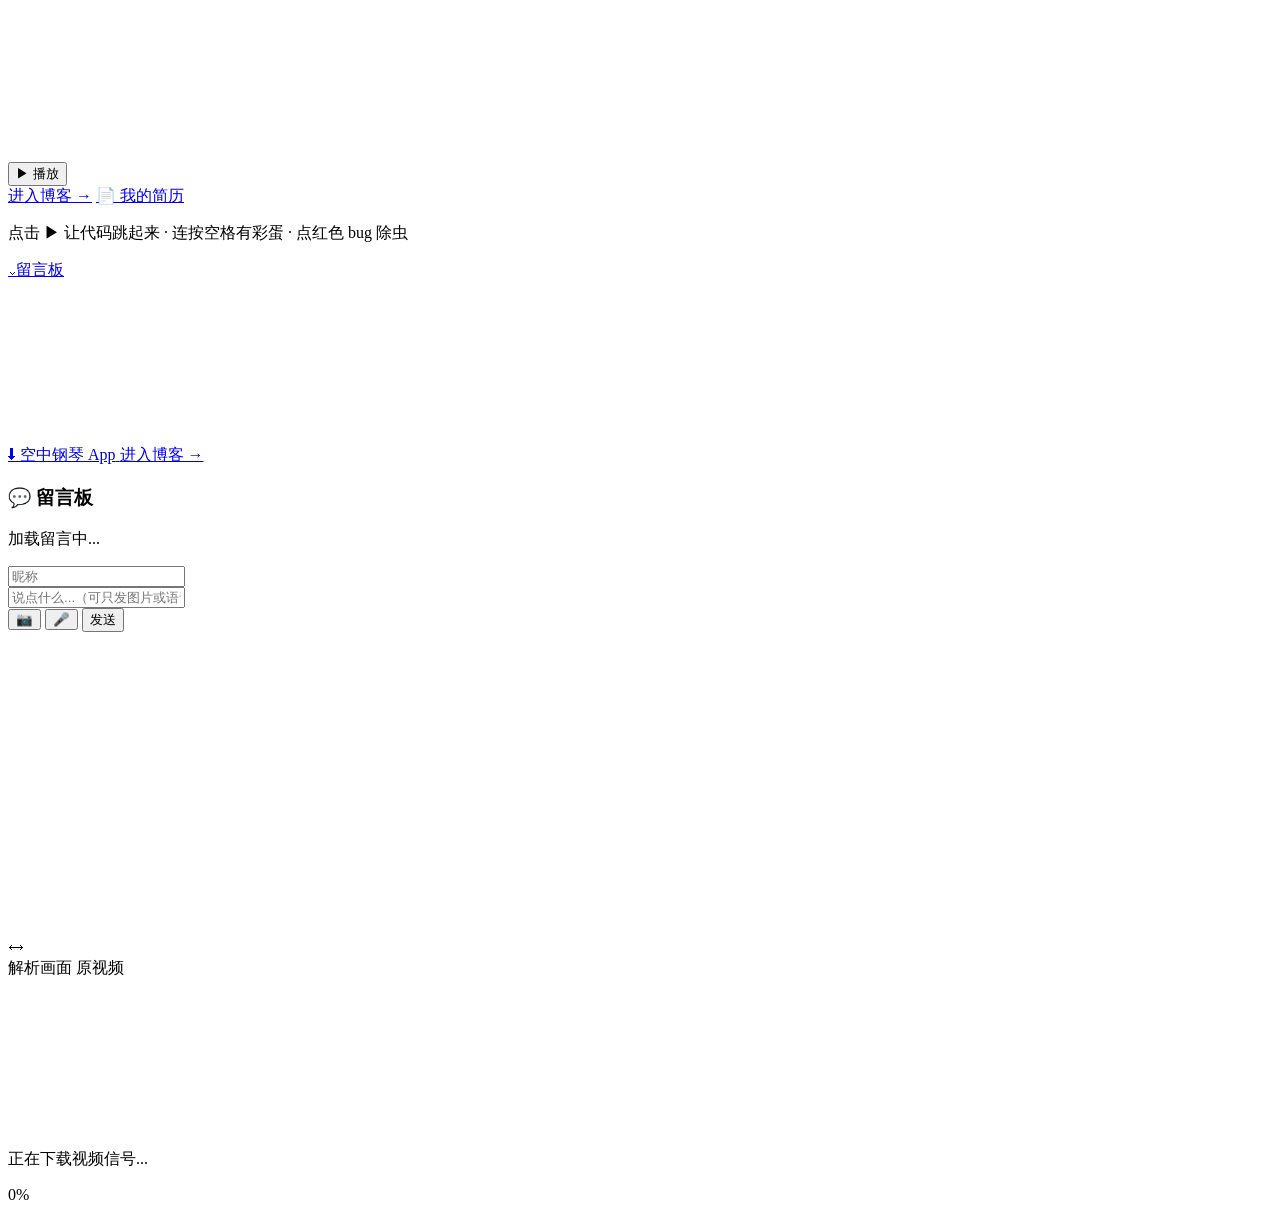
==== commit 1b11e93a: "首页播放：新增左右对比滑块（左解析画面/右原视频，可拖动）" ====
--- a/src/main/resources/static/index.html
+++ b/src/main/resources/static/index.html
@@ -7,7 +7,7 @@
   <link rel="preconnect" href="https://fonts.googleapis.com">
   <link rel="preconnect" href="https://fonts.gstatic.com" crossorigin>
   <link href="https://fonts.googleapis.com/css2?family=JetBrains+Mono:wght@400;700;800&display=swap" rel="stylesheet">
-  <link rel="stylesheet" href="/css/dance.css?v=20">
+  <link rel="stylesheet" href="/css/dance.css?v=21">
   <link rel="stylesheet" href="/css/social.css?v=12">
   <script>window.__BLOG_MEDIA_V='20250617-birds-v1';window.__BLOG_APP_V='1';</script>
 </head>
@@ -93,6 +93,14 @@
   </section>
 
   <canvas id="code-rain"></canvas>
+  <div id="video-compare" aria-hidden="true">
+    <canvas id="compare-original"></canvas>
+    <div id="compare-handle">
+      <span class="compare-grip">⟷</span>
+    </div>
+    <span class="compare-tag compare-tag-left">解析画面</span>
+    <span class="compare-tag compare-tag-right">原视频</span>
+  </div>
   <video id="ascii-video-source" class="ascii-video-source" muted loop playsinline preload="auto" aria-hidden="true">
     <source src="/video/ascii.mp4?v=20250617-birds-v1" type="video/mp4">
   </video>
@@ -124,7 +132,7 @@
     })();
   </script>
   <script src="/js/dancers.js?v=9"></script>
-  <script src="/js/ascii-video.js?v=9"></script>
+  <script src="/js/ascii-video.js?v=10"></script>
   <script src="/js/media-loader.js?v=9"></script>
   <script src="/js/dance.js?v=17"></script>
   <script src="/js/bug-hunt.js?v=9"></script>
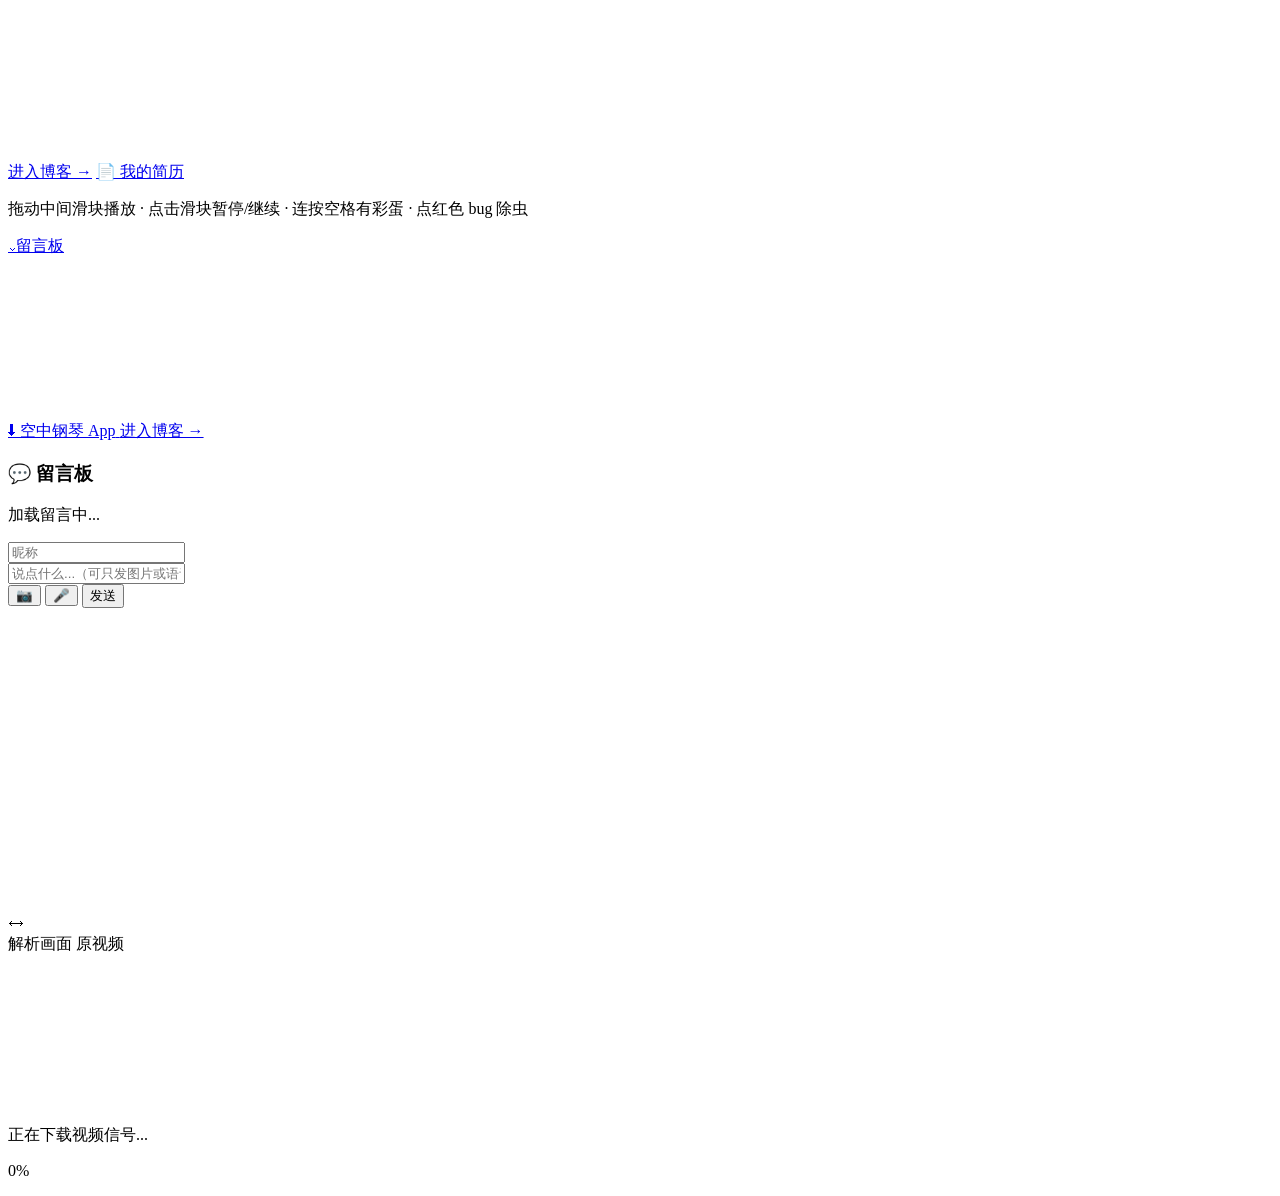
==== commit 4d27d2aa: "首页：去掉播放按钮，改为拖动滑块播放/点击滑块暂停" ====
--- a/src/main/resources/static/index.html
+++ b/src/main/resources/static/index.html
@@ -7,7 +7,7 @@
   <link rel="preconnect" href="https://fonts.googleapis.com">
   <link rel="preconnect" href="https://fonts.gstatic.com" crossorigin>
   <link href="https://fonts.googleapis.com/css2?family=JetBrains+Mono:wght@400;700;800&display=swap" rel="stylesheet">
-  <link rel="stylesheet" href="/css/dance.css?v=21">
+  <link rel="stylesheet" href="/css/dance.css?v=23">
   <link rel="stylesheet" href="/css/social.css?v=12">
   <script>window.__BLOG_MEDIA_V='20250617-birds-v1';window.__BLOG_APP_V='1';</script>
 </head>
@@ -20,15 +20,6 @@
   <div id="party-layer" aria-hidden="true"></div>
 
   <div id="screen-stage" class="screen screen-stage">
-    <div class="stage">
-      <div class="title-block">
-        <button id="play-btn" class="play-btn" type="button" aria-label="播放视频">
-          <span class="play-icon">▶</span>
-          <span class="play-label">播放</span>
-        </button>
-      </div>
-    </div>
-
     <div class="music-controls" id="music-controls">
       <div class="stage-links">
         <a href="/blog" class="enter-blog-btn">进入博客 →</a>
@@ -36,7 +27,7 @@
       </div>
     </div>
 
-    <p id="music-hint" class="enter-hint">点击 ▶ 让代码跳起来 · 连按空格有彩蛋 · 点红色 bug 除虫</p>
+    <p id="music-hint" class="enter-hint">拖动中间滑块播放 · 点击滑块暂停/继续 · 连按空格有彩蛋 · 点红色 bug 除虫</p>
 
     <a class="scroll-down" href="#screen-hub" aria-label="下滑到留言板"><span class="scroll-down-arrow">⌄</span><span class="scroll-down-label">留言板</span></a>
 
@@ -132,9 +123,9 @@
     })();
   </script>
   <script src="/js/dancers.js?v=9"></script>
-  <script src="/js/ascii-video.js?v=10"></script>
+  <script src="/js/ascii-video.js?v=11"></script>
   <script src="/js/media-loader.js?v=9"></script>
-  <script src="/js/dance.js?v=17"></script>
+  <script src="/js/dance.js?v=18"></script>
   <script src="/js/bug-hunt.js?v=9"></script>
   <script src="/js/shake.js?v=9"></script>
   <script src="/js/social.js?v=10"></script>
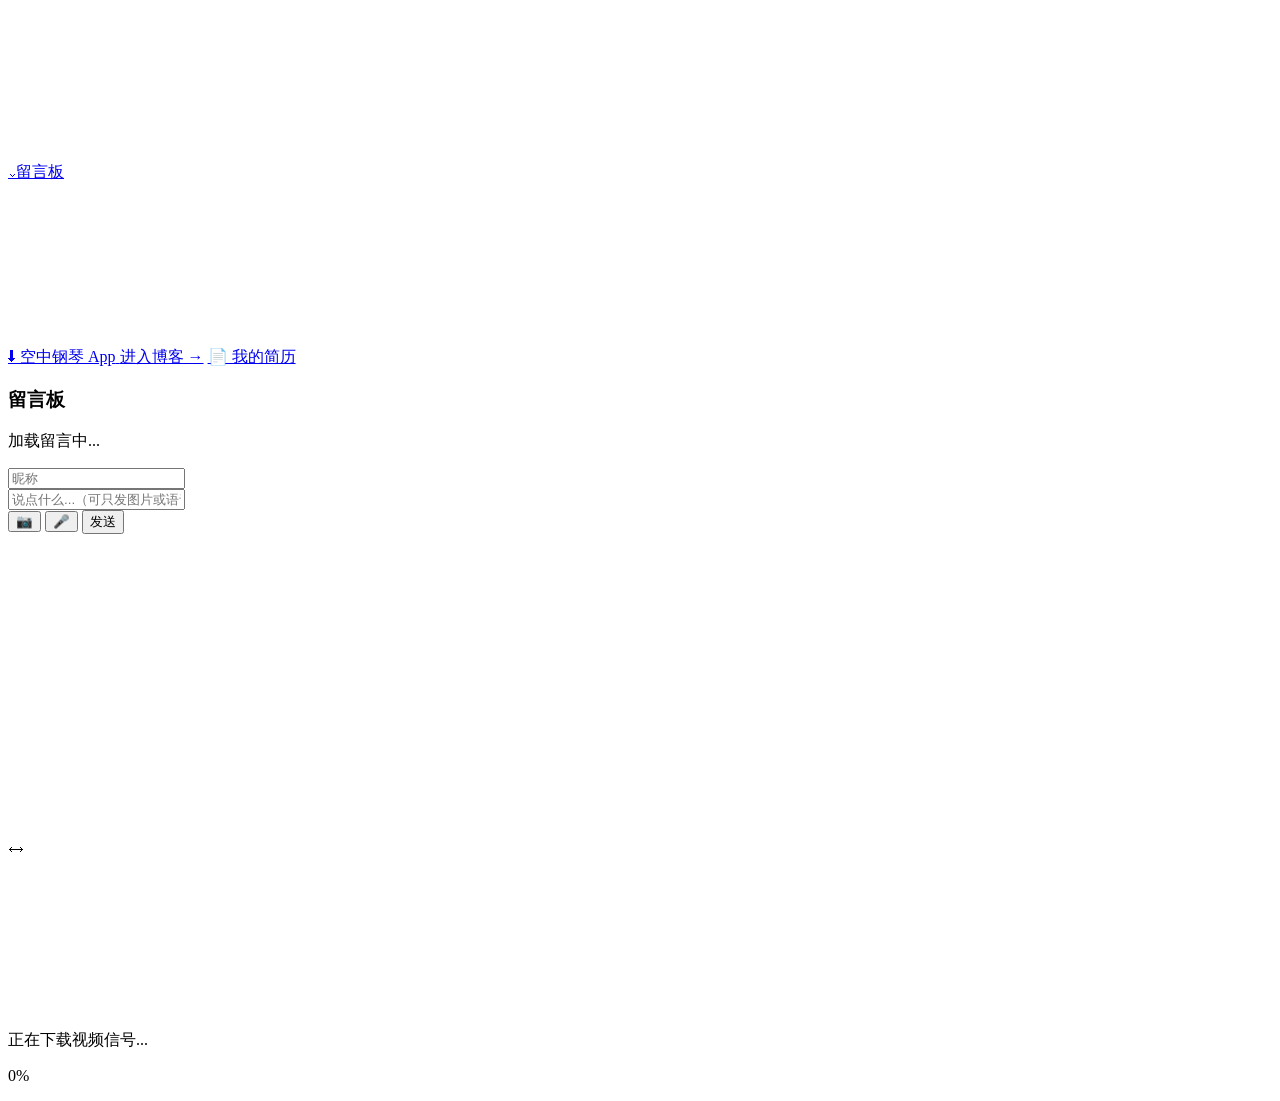
==== commit 33e33585: "首页极简化：删提示词/角标/首屏按钮组，简历移到第二屏按钮行，留言板改中性极简风" ====
--- a/src/main/resources/static/index.html
+++ b/src/main/resources/static/index.html
@@ -7,8 +7,8 @@
   <link rel="preconnect" href="https://fonts.googleapis.com">
   <link rel="preconnect" href="https://fonts.gstatic.com" crossorigin>
   <link href="https://fonts.googleapis.com/css2?family=JetBrains+Mono:wght@400;700;800&display=swap" rel="stylesheet">
-  <link rel="stylesheet" href="/css/dance.css?v=23">
-  <link rel="stylesheet" href="/css/social.css?v=12">
+  <link rel="stylesheet" href="/css/dance.css?v=24">
+  <link rel="stylesheet" href="/css/social.css?v=13">
   <script>window.__BLOG_MEDIA_V='20250617-birds-v1';window.__BLOG_APP_V='1';</script>
 </head>
 <body class="booting">
@@ -20,15 +20,6 @@
   <div id="party-layer" aria-hidden="true"></div>
 
   <div id="screen-stage" class="screen screen-stage">
-    <div class="music-controls" id="music-controls">
-      <div class="stage-links">
-        <a href="/blog" class="enter-blog-btn">进入博客 →</a>
-        <a href="/resume" class="enter-blog-btn resume-btn">📄 我的简历</a>
-      </div>
-    </div>
-
-    <p id="music-hint" class="enter-hint">拖动中间滑块播放 · 点击滑块暂停/继续 · 连按空格有彩蛋 · 点红色 bug 除虫</p>
-
     <a class="scroll-down" href="#screen-hub" aria-label="下滑到留言板"><span class="scroll-down-arrow">⌄</span><span class="scroll-down-label">留言板</span></a>
 
     <div class="beat-bar">
@@ -51,10 +42,11 @@
           <span class="download-label">空中钢琴 App</span>
         </a>
         <a href="/blog" class="enter-blog-btn hub-blog-btn">进入博客 →</a>
+        <a href="/resume" class="enter-blog-btn hub-blog-btn">📄 我的简历</a>
       </div>
 
       <div class="gb-board">
-        <h3>💬 留言板</h3>
+        <h3>留言板</h3>
 
         <div id="gb-list" class="gb-list">
           <p class="gb-empty">加载留言中...</p>
@@ -89,8 +81,6 @@
     <div id="compare-handle">
       <span class="compare-grip">⟷</span>
     </div>
-    <span class="compare-tag compare-tag-left">解析画面</span>
-    <span class="compare-tag compare-tag-right">原视频</span>
   </div>
   <video id="ascii-video-source" class="ascii-video-source" muted loop playsinline preload="auto" aria-hidden="true">
     <source src="/video/ascii.mp4?v=20250617-birds-v1" type="video/mp4">
@@ -125,9 +115,9 @@
   <script src="/js/dancers.js?v=9"></script>
   <script src="/js/ascii-video.js?v=11"></script>
   <script src="/js/media-loader.js?v=9"></script>
-  <script src="/js/dance.js?v=18"></script>
+  <script src="/js/dance.js?v=19"></script>
   <script src="/js/bug-hunt.js?v=9"></script>
-  <script src="/js/shake.js?v=9"></script>
+  <script src="/js/shake.js?v=10"></script>
   <script src="/js/social.js?v=10"></script>
   <script src="/js/site-footer.js"></script>
 </body>
